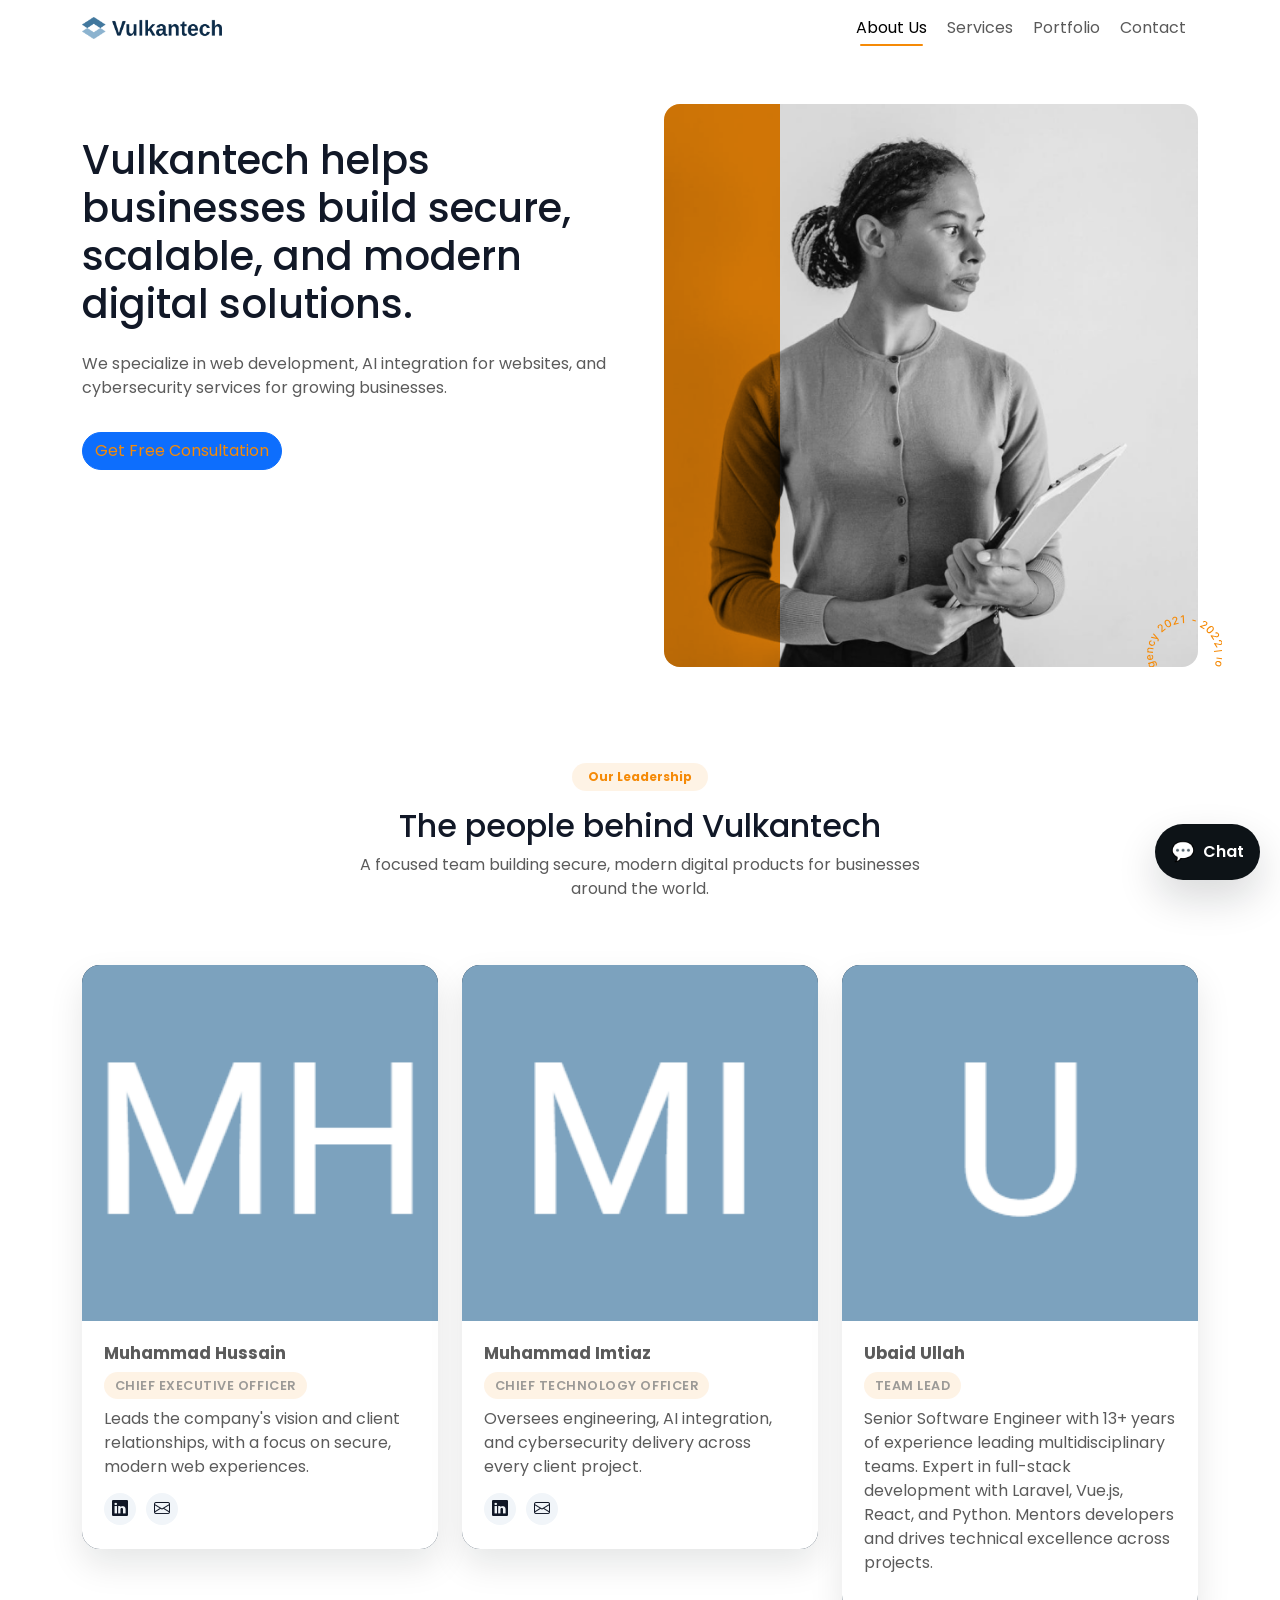
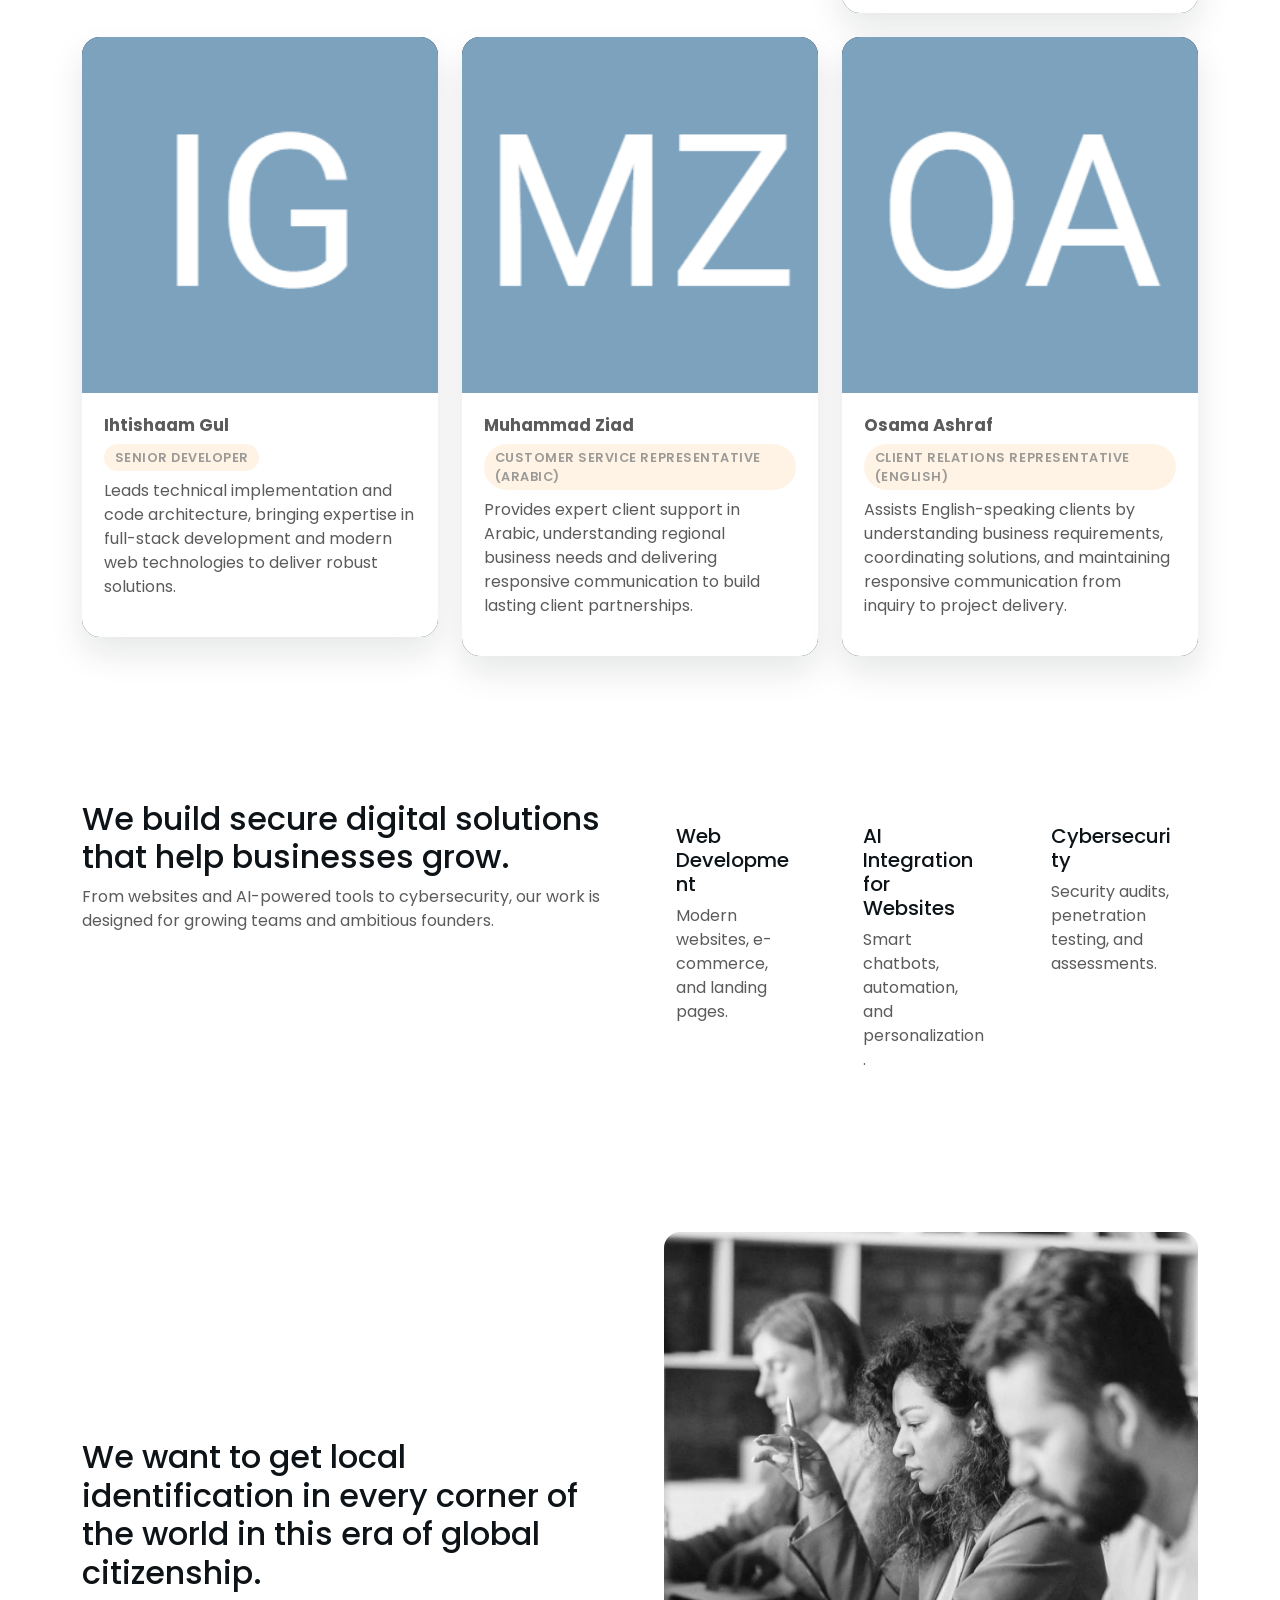
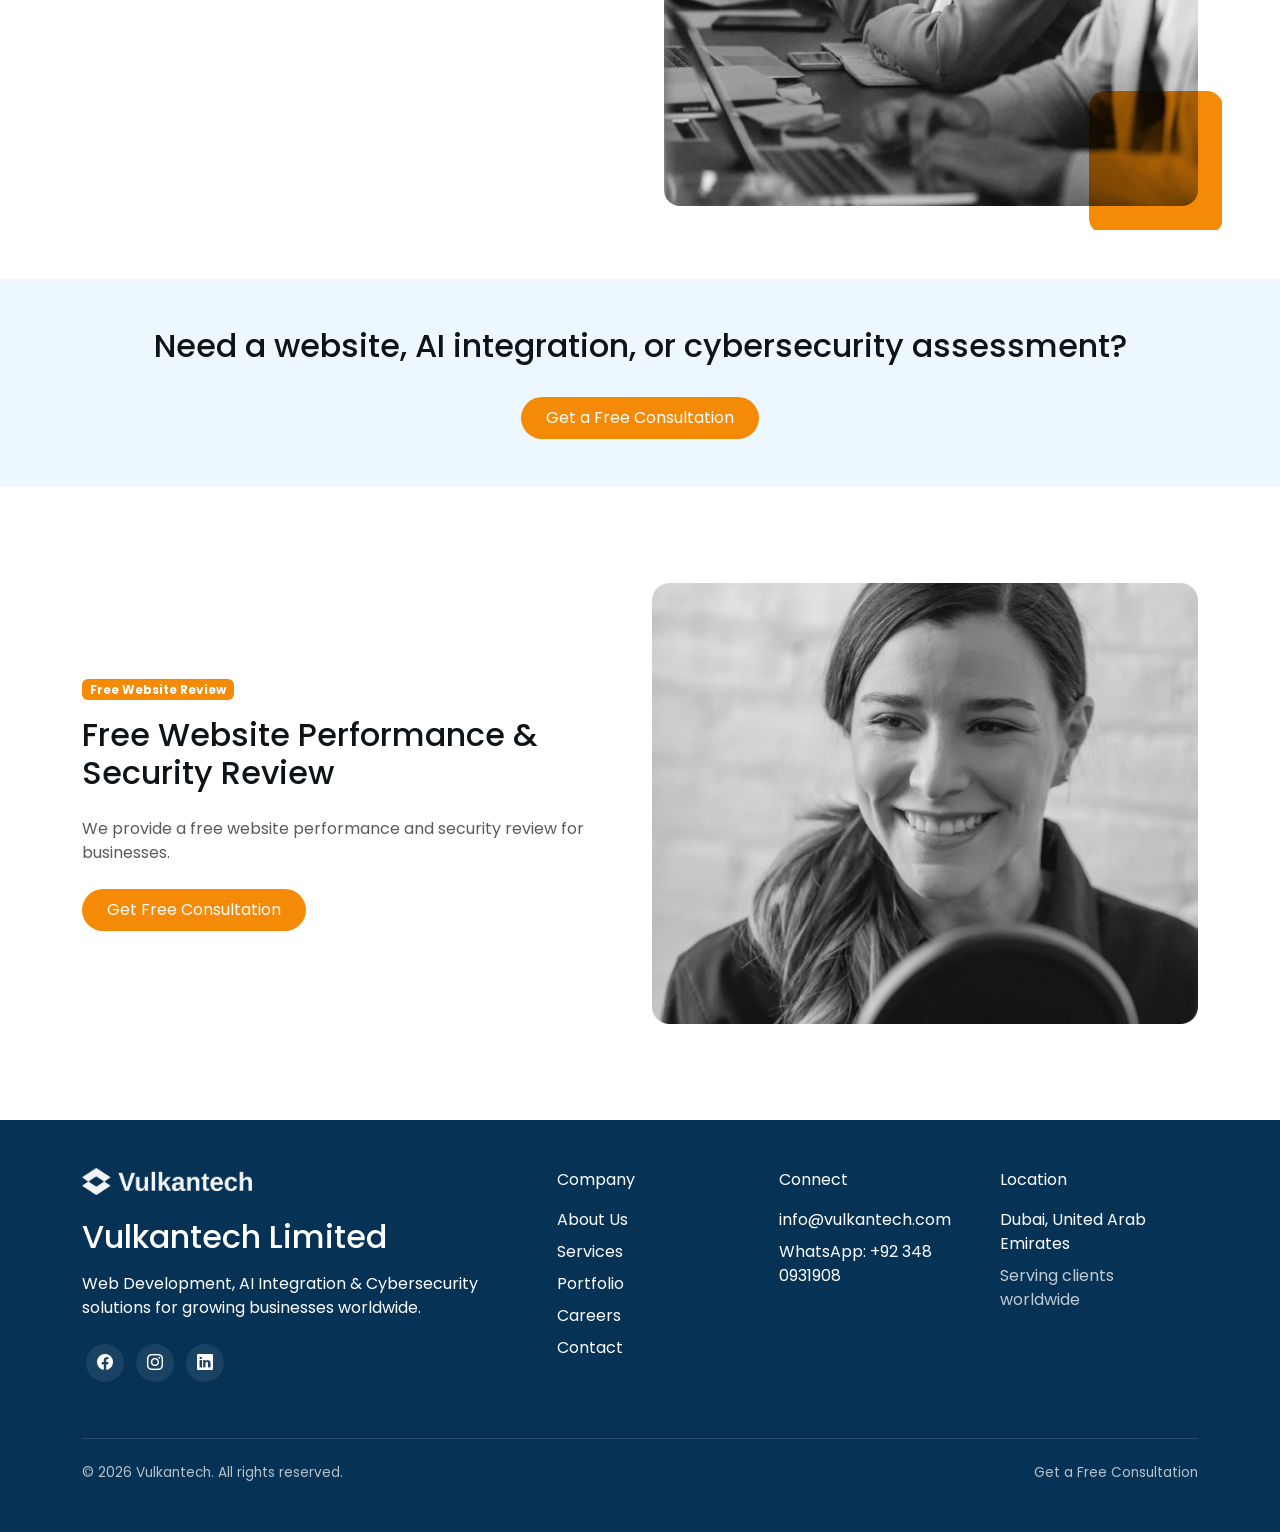
==== aboutUs.html @ cdf2a853 "Add files via upload" ====
<!DOCTYPE html>
<html lang="en">
  <head>
    <meta charset="UTF-8" />
    <meta http-equiv="X-UA-Compatible" content="IE=edge" />
    <meta name="viewport" content="width=device-width, initial-scale=1.0" />
    <title>About Us | Vulkantech</title>
    <meta
      name="description"
      content="Meet Vulkantech: a web development, AI integration, and cybersecurity team led by CEO Muhammad Hussain and CTO Muhammad Imtiaz, helping businesses grow online."
    />
    <meta
      name="keywords"
      content="about Vulkantech, web development company, AI integration company, cybersecurity company, Muhammad Hussain, Muhammad Imtiaz"
    />
    <meta name="robots" content="index, follow" />
    <meta name="author" content="Vulkantech" />
    <link rel="canonical" href="https://vulkantech.com/aboutUs.html" />
    <meta name="theme-color" content="#063255" />

    <meta property="og:type" content="website" />
    <meta property="og:site_name" content="Vulkantech" />
    <meta property="og:title" content="About Us | Vulkantech" />
    <meta property="og:description" content="Meet the team behind Vulkantech and learn how we help businesses build secure, modern digital solutions." />
    <meta property="og:url" content="https://vulkantech.com/aboutUs.html" />
    <meta property="og:image" content="https://vulkantech.com/images/og-image.png" />
    <meta name="twitter:card" content="summary_large_image" />
    <meta name="twitter:title" content="About Us | Vulkantech" />
    <meta name="twitter:description" content="Meet the team behind Vulkantech and learn how we help businesses build secure, modern digital solutions." />
    <meta name="twitter:image" content="https://vulkantech.com/images/og-image.png" />

    <link rel="icon" type="image/x-icon" href="./favicon.ico" />
    <link rel="icon" type="image/png" sizes="32x32" href="./images/favicon-32x32.png" />
    <link rel="icon" type="image/png" sizes="16x16" href="./images/favicon-16x16.png" />
    <link rel="apple-touch-icon" sizes="180x180" href="./images/apple-touch-icon.png" />
    <link rel="manifest" href="./site.webmanifest" />

    <link rel="preconnect" href="https://fonts.googleapis.com" />
    <link rel="preconnect" href="https://fonts.gstatic.com" crossorigin />
    <link rel="preconnect" href="https://cdn.jsdelivr.net" crossorigin />
    <link
      href="https://fonts.googleapis.com/css2?family=Poppins:wght@100;200;300;400;500;600;700;800&display=swap"
      rel="stylesheet"
    />

    <link rel="stylesheet" href="./app.css" />
    <link
      href="https://cdn.jsdelivr.net/npm/bootstrap@5.1.3/dist/css/bootstrap.min.css"
      rel="stylesheet"
      integrity="sha384-1BmE4kWBq78iYhFldvKuhfTAU6auU8tT94WrHftjDbrCEXSU1oBoqyl2QvZ6jIW3"
      crossorigin="anonymous"
    />
    <link
      rel="stylesheet"
      href="https://cdn.jsdelivr.net/npm/bootstrap-icons@1.8.1/font/bootstrap-icons.css"
    />
    <script src="./components/Navbar.js" defer></script>

    <script type="application/ld+json">
      {
        "@context": "https://schema.org",
        "@type": "AboutPage",
        "name": "About Vulkantech",
        "url": "https://vulkantech.com/aboutUs.html",
        "mainEntity": {
          "@type": "Organization",
          "name": "Vulkantech",
          "founder": [
            { "@type": "Person", "name": "Muhammad Hussain", "jobTitle": "Chief Executive Officer" },
            { "@type": "Person", "name": "Muhammad Imtiaz", "jobTitle": "Chief Technology Officer" }
          ],
          "address": { "@type": "PostalAddress", "addressLocality": "Dubai", "addressCountry": "AE" }
        }
      }
    </script>
  </head>
  <body>
    <a class="skip-link" href="#main-content">Skip to main content</a>
    <div class="app">
      <!-- Navbar  -->
      <nav id="navbar" class="navbar navbar-expand-md navbar-light"></nav>
      <main id="main-content">
      <!-- Header  -->
      <div class="container-fluid py-4 py-md-5 light-bg overflow-hidden">
        <div class="container">
          <div class="row g-5">
            <div class="col-md-5 col-lg-6 py-3">
              <div>
                <h1 class="cl-blue-900 mt-3">
                  Vulkantech helps businesses build secure, scalable, and modern digital solutions.
                </h1>
                <p class="my-4">
                  We specialize in web development, AI integration for websites, and cybersecurity services for growing businesses.
                </p>
              </div>
              <div class="mt-4">
                <a
                  href="./contact.html"
                  type="button"
                  class="btn btn-primary my-2 rounded-pill"
                >
                  Get Free Consultation
                </a>
              </div>
            </div>
            <div class="col-md-7 col-lg-6 position-relative img-zoom">
              <div class="img-bar"></div>
              <img
                src="./images/Circle.svg"
                alt=""
                class="overlay-img--circle p-br position-absolute"
                loading="lazy"
              />
              <img
                class="img-fit-cover b-6"
                src="./images/hederImg-AbtUs.png"
                alt="Vulkantech team discussing a project plan"
                width="616"
                height="650"
                fetchpriority="high"
              />
            </div>
          </div>
        </div>
      </div>
      <!-- Leadership Section  -->
      <!-- <section class="container-fluid py-5 light-bg reveal">
        <div class="container">
          <div class="row">
            <div class="col-12 text-center mb-5">
              <span class="badge bg-brand-primayfaint rounded-pill py-2 px-3 mb-3">Our Leadership</span>
              <h2 class="cl-blue-900">The people behind Vulkantech</h2>
              <p class="mx-auto" style="max-width: 38rem;">
                A focused team building secure, modern digital products for businesses around the world.
              </p>
            </div>
          </div>
          <div class="row g-4 justify-content-center reveal-stagger is-visible">
            <div class="col-12 col-sm-6 col-lg-4">
              <div class="leader-card">
                <img src="./images/avatar-ceo.svg" alt="Portrait placeholder for Muhammad Hussain, CEO of Vulkantech" loading="lazy" />
                <div class="leader-card-body">
                  <p class="leader-name">Muhammad Hussain</p>
                  <span class="leader-role">Chief Executive Officer</span>
                  <p class="mt-2 mb-0">
                    Leads the company's vision and client relationships, with a focus on secure, modern web experiences.
                  </p>
                  <div class="leader-socials">
                    <a href="https://www.linkedin.com/company/husyn-technologies/" target="_blank" rel="noopener" aria-label="Muhammad Hussain on LinkedIn">
                      <i class="bi bi-linkedin" aria-hidden="true"></i>
                    </a>
                    <a href="mailto:info@vulkantech.com" aria-label="Email Muhammad Hussain">
                      <i class="bi bi-envelope" aria-hidden="true"></i>
                    </a>
                  </div>
                </div>
              </div>
            </div>
            <div class="col-12 col-sm-6 col-lg-4">
              <div class="leader-card">
                <img src="./images/avatar-cto.svg" alt="Portrait placeholder for Muhammad Imtiaz, CTO of Vulkantech" loading="lazy" />
                <div class="leader-card-body">
                  <p class="leader-name">Muhammad Imtiaz</p>
                  <span class="leader-role">Chief Technology Officer</span>
                  <p class="mt-2 mb-0">
                    Oversees engineering, AI integration, and cybersecurity delivery across every client project.
                  </p>
                  <div class="leader-socials">
                    <a href="https://www.linkedin.com/company/husyn-technologies/" target="_blank" rel="noopener" aria-label="Muhammad Imtiaz on LinkedIn">
                      <i class="bi bi-linkedin" aria-hidden="true"></i>
                    </a>
                    <a href="mailto:info@vulkantech.com" aria-label="Email Muhammad Imtiaz">
                      <i class="bi bi-envelope" aria-hidden="true"></i>
                    </a>
                  </div>
                </div>
              </div>
            </div>
          </div>
        </div>
      </section> -->

      <section class="container-fluid py-5 light-bg reveal">
        <div class="container">
          <div class="row">
            <div class="col-12 text-center mb-5">
              <span class="badge bg-brand-primayfaint rounded-pill py-2 px-3 mb-3">Our Leadership</span>
              <h2 class="cl-blue-900">The people behind Vulkantech</h2>
              <p class="mx-auto" style="max-width: 38rem;">
                A focused team building secure, modern digital products for businesses around the world.
              </p>
            </div>
          </div>
          <div class="row g-4 justify-content-center reveal-stagger is-visible">
            
            <!-- CEO Card -->
            <div class="col-12 col-sm-6 col-lg-4">
              <div class="leader-card">
                <img src="./images/Profile_images/MH.png"" alt="Portrait placeholder for Muhammad Hussain, CEO of Vulkantech" loading="lazy" />
                <div class="leader-card-body">
                  <p class="leader-name">Muhammad Hussain</p>
                  <span class="leader-role">Chief Executive Officer</span>
                  <p class="mt-2 mb-0">
                    Leads the company's vision and client relationships, with a focus on secure, modern web experiences.
                  </p>
                  <div class="leader-socials">
                    <a href="https://www.linkedin.com/in/muhammad-hussain-in/" target="_blank" rel="noopener" aria-label="Muhammad Hussain on LinkedIn">
                      <i class="bi bi-linkedin" aria-hidden="true"></i>
                    </a>
                    <a href="mailto:info@vulkantech.com" aria-label="Email Muhammad Hussain">
                      <i class="bi bi-envelope" aria-hidden="true"></i>
                    </a>
                  </div>
                </div>
              </div>
            </div>

            <!-- CTO Card -->
            <div class="col-12 col-sm-6 col-lg-4">
              <div class="leader-card">
                <img src="./images/Profile_images/MI.png" alt="Portrait placeholder for Muhammad Imtiaz, CTO of Vulkantech" loading="lazy" />
                <div class="leader-card-body">
                  <p class="leader-name">Muhammad Imtiaz</p>
                  <span class="leader-role">Chief Technology Officer</span>
                  <p class="mt-2 mb-0">
                    Oversees engineering, AI integration, and cybersecurity delivery across every client project.
                  </p>
                  <div class="leader-socials">
                    <a href="https://www.linkedin.com/in/muhammad-imtiaz-7a5257238" target="_blank" rel="noopener" aria-label="Muhammad Imtiaz on LinkedIn">
                      <i class="bi bi-linkedin" aria-hidden="true"></i>
                    </a>
                    <a href="mailto:info@vulkantech.com" aria-label="Email Muhammad Imtiaz">
                      <i class="bi bi-envelope" aria-hidden="true"></i>
                    </a>
                  </div>
                </div>
              </div>
            </div>

            <!-- Team Lead Card -->
            <div class="col-12 col-sm-6 col-lg-4">
              <div class="leader-card">
                <img src="./images/Profile_images/U.png" alt="Portrait placeholder for Ubaid Ullah, Team Lead at Vulkantech" loading="lazy" />
                <div class="leader-card-body">
                  <p class="leader-name">Ubaid Ullah</p>
                  <span class="leader-role">Team Lead</span>
                  <p class="mt-2 mb-0">
                    Senior Software Engineer with 13+ years of experience leading multidisciplinary teams. Expert in full-stack development with Laravel, Vue.js, React, and Python. Mentors developers and drives technical excellence across projects.
                  </p>
                  <div class="leader-socials">
                    <!-- <a href="https://www.linkedin.com/in/ubaid332/" target="_blank" rel="noopener" aria-label="Ubaid Ullah on LinkedIn">
                      <i class="bi bi-linkedin" aria-hidden="true"></i>
                    </a>
                    <a href="mailto:info@vulkantech.com" aria-label="Email Ubaid Ullah">
                      <i class="bi bi-envelope" aria-hidden="true"></i>
                    </a> -->
                  </div>
                </div>
              </div>
            </div>

            <!-- Senior Developer Card -->
            <div class="col-12 col-sm-6 col-lg-4">
              <div class="leader-card">
                <img src="./images/Profile_images/IG.png" alt="Portrait placeholder for Ihtishaam Gul, Senior Developer at Vulkantech" loading="lazy" />
                <div class="leader-card-body">
                  <p class="leader-name">Ihtishaam Gul</p>
                  <span class="leader-role">Senior Developer</span>
                  <p class="mt-2 mb-0">
                    Leads technical implementation and code architecture, bringing expertise in full-stack development and modern web technologies to deliver robust solutions.
                  </p>
                  <div class="leader-socials">
                    <!-- <a href="#" target="_blank" rel="noopener noreferrer" aria-label="Ihtishaam Gul on LinkedIn">
                      <i class="bi bi-linkedin" aria-hidden="true"></i>
                    </a>
                    <a href="mailto:info@vulkantech.com" aria-label="Email Ihtishaam Gul">
                      <i class="bi bi-envelope" aria-hidden="true"></i>
                    </a> -->
                  </div>
                </div>
              </div>
            </div>

            <!-- Arabic Customer Service Card -->
            <div class="col-12 col-sm-6 col-lg-4">
              <div class="leader-card">
                <img src="./images/Profile_images/MZ.png" alt="Portrait placeholder for Muhammad Ziad, Customer Service Representative (Arabic) at Vulkantech" loading="lazy" />
                <div class="leader-card-body">
                  <p class="leader-name">Muhammad Ziad</p>
                  <span class="leader-role">Customer Service Representative (Arabic)</span>
                  <p class="mt-2 mb-0">
                    Provides expert client support in Arabic, understanding regional business needs and delivering responsive communication to build lasting client partnerships.
                  </p>
                  <div class="leader-socials">
                    <!-- <a href="https://www.linkedin.com/in/muhammad-ziad/" target="_blank" rel="noopener" aria-label="Muhammad Ziad on LinkedIn">
                      <i class="bi bi-linkedin" aria-hidden="true"></i>
                    </a>
                    <a href="mailto:info@vulkantech.com" aria-label="Email Muhammad Ziad">
                      <i class="bi bi-envelope" aria-hidden="true"></i>
                    </a> -->
                  </div>
                </div>
              </div>
            </div>

            <!-- English Client Relations Card -->
            <div class="col-12 col-sm-6 col-lg-4">
              <div class="leader-card">
                <img src="./images/Profile_images/OA.png" alt="Portrait placeholder for Osama Ashraf, Client Relations Representative (English) at Vulkantech" loading="lazy" />
                <div class="leader-card-body">
                  <p class="leader-name">Osama Ashraf</p>
                  <span class="leader-role">Client Relations Representative (English)</span>
                  <p class="mt-2 mb-0">
                    Assists English-speaking clients by understanding business requirements, coordinating solutions, and maintaining responsive communication from inquiry to project delivery.
                  </p>
                  <div class="leader-socials">
                    <!-- <a href="#" target="_blank" rel="noopener noreferrer" aria-label="Osama Ashraf on LinkedIn">
                      <i class="bi bi-linkedin" aria-hidden="true"></i>
                    </a>
                    <a href="mailto:info@vulkantech.com" aria-label="Email Osama Ashraf">
                      <i class="bi bi-envelope" aria-hidden="true"></i>
                    </a> -->
                  </div>
                </div>
              </div>
            </div>

          </div>
        </div>
      </section>
      <!-- Feature section  -->
      <section class="container-fluid my-5 py-5 light-bg reveal">
        <div class="container">
          <div class="row gy-4">
            <div class="col-12 col-md-6">
              <h2>We build secure digital solutions that help businesses grow.</h2>
              <p>
                From websites and AI-powered tools to cybersecurity, our work is designed for growing teams and ambitious founders.
              </p>
            </div>
            <div class="col-12 col-md-6">
              <div class="row row-cols-1 row-cols-sm-3 g-3 reveal-stagger is-visible">
                <div class="col">
                  <div class="card border-0 b-6 p-4 h-100">
                    <h5>Web Development</h5>
                    <p>Modern websites, e-commerce, and landing pages.</p>
                  </div>
                </div>
                <div class="col">
                  <div class="card border-0 b-6 p-4 h-100">
                    <h5>AI Integration for Websites</h5>
                    <p>Smart chatbots, automation, and personalization.</p>
                  </div>
                </div>
                <div class="col">
                  <div class="card border-0 b-6 p-4 h-100">
                    <h5>Cybersecurity</h5>
                    <p>Security audits, penetration testing, and assessments.</p>
                  </div>
                </div>
              </div>
            </div>
          </div>
        </div>
      </section>
      <!-- About section  -->
      <section class="container-fluid light-bg pb-5 overflow-hidden reveal">
        <div class="container">
          <div class="row row-cols-2 gx-5 align-items-center">
            <div class="col-12 col-md-6">
              <h2>
                We want to get local identification in every corner of the world
                in this era of global citizenship.
              </h2>
            </div>
            <div class="col-12 col-md-6 img-wrapper position-relative p-0 img-zoom">
              <div class="p-4">
                <div class="overlay-img--cubeLg position-absolute b-6"></div>
                <img
                  class="img-fit-cover b-6"
                  src="./images/AboutUs-AbtSec.png"
                  alt="Map graphic representing Vulkantech' global client base"
                  loading="lazy"
                />
              </div>
            </div>
          </div>
        </div>
      </section>
      <section class="container-fluid py-5 bg-bluefaint light-bg text-center reveal">
        <div class="container">
          <h2>Need a website, AI integration, or cybersecurity assessment?</h2>
          <a href="./contact.html" class="btn bg-brand-primay text-white rounded-pill px-4 py-2 mt-4">
            Get a Free Consultation
          </a>
        </div>
      </section>
      <!-- Video Section  -->
      <section
        id="videoSection"
        class="container-fluid py-5 my-md-3 my-lg-5 reveal"
      ></section>
      </main>
      <!-- Footer  -->
      <footer
        id="footer"
        class="container-fluid bg-blueDark py-5 dark-bg"
      ></footer>
    </div>
    <!-- Bootstrap CDN link  -->
    <script
      src="https://cdn.jsdelivr.net/npm/bootstrap@5.1.3/dist/js/bootstrap.bundle.min.js"
      integrity="sha384-ka7Sk0Gln4gmtz2MlQnikT1wXgYsOg+OMhuP+IlRH9sENBO0LRn5q+8nbTov4+1p"
      crossorigin="anonymous"
    ></script>
    <div class="chat-widget" id="chatWidget">
      <button class="chat-widget-toggle" id="chatWidgetToggle" aria-label="Open chat" aria-expanded="false" aria-controls="chatWidgetPanel">
        <span class="chat-widget-icon" aria-hidden="true">💬</span>
        <span class="chat-widget-label">Chat</span>
      </button>
      <div class="chat-widget-panel" id="chatWidgetPanel" aria-hidden="true">
        <div class="chat-widget-header">
          <div>
            <strong>Support Chat</strong>
            <p>How can we help you today?</p>
          </div>
          <button type="button" class="chat-widget-close" id="chatWidgetClose" aria-label="Close chat">✕</button>
        </div>
        <div class="chat-widget-body" id="chatWidgetBody">
          <div class="chat-message bot">Hi there! 👋 Ask me about our services, pricing, contact info, or business hours.</div>
        </div>
        <form class="chat-widget-form" id="chatWidgetForm">
          <input type="text" id="chatWidgetInput" placeholder="Type your message..." aria-label="Type your message" />
          <button type="submit" class="chat-widget-send">Send</button>
        </form>
      </div>
    </div>
    <!--  App.js file -->
    <script src="./app.js"></script>
    <!-- Component : video Section  -->
    <script src="./components/VideoSection.js"></script>
    <!-- Component : footer   -->
    <script src="./components/Footer.js"></script>
  </body>
</html>
---- app.css ----
* {
  font-family: "Poppins", sans-serif;
}

:root {
  --brand-navy: #0d1317;
  --brand-blue-900: #111827;
  --brand-blue-700: #2563eb;
  --brand-accent: #f58a07;
  --brand-blue-deep: #063255;
  --ease-smooth: cubic-bezier(0.22, 1, 0.36, 1);
}

/* Smooth in-page scrolling for anchor links (e.g. "View Services") */
html {
  scroll-behavior: smooth;
}
@media (prefers-reduced-motion: reduce) {
  html {
    scroll-behavior: auto;
  }
}

img {
  max-width: 100%;
}
/* Brand Logo  */
.brand-logo {
  max-width: 140px;
  display: inline-block;
  transition: transform 0.3s var(--ease-smooth), filter 0.3s ease;
}
.brand-logo img {
  display: block;
  width: 100%;
  height: auto;
}
a.navbar-brand.brand-logo:hover,
a.navbar-brand.brand-logo:focus-visible {
  transform: scale(1.04);
}
footer .brand-logo {
  max-width: 170px;
  filter: brightness(0) invert(1);
  opacity: 0.95;
}
footer .brand-logo:hover {
  opacity: 1;
}
.team-post {
  cursor: pointer;
}
.team-post:hover .team-detail {
  transform: translateY(0%);
  -webkit-transform: translateY(0%);
  -moz-transform: translateY(0%);
  -ms-transform: translateY(0%);
  -o-transform: translateY(0%);
}
.team-detail {
  position: absolute;
  bottom: 0;
  left: 0;
  right: 0;
  min-height: 70%;
  background: #161616da;
  transform: translateY(100%);
  -webkit-transform: translateY(100%);
  -moz-transform: translateY(100%);
  -ms-transform: translateY(100%);
  -o-transform: translateY(100%);
  transition: transform ease-in-out 500ms;
  -webkit-transition: transform ease-in-out 500ms;
  -moz-transition: transform ease-in-out 500ms;
  -ms-transition: transform ease-in-out 500ms;
  -o-transition: transform ease-in-out 500ms;
}

/* background  */
.dark-bg,
.dark-bg a {
  color: white;
}
.light-bg h1,
.light-bg h2,
.light-bg h3,
.light-bg h4,
.light-bg h5,
.light-bg h6 {
  color: #0d1317;
}
.light-bg p,
.light-bg li {
  color: #5b5b5b;
}
.light-bg span {
  color: rgba(57, 65, 73, 0.5);
}
.light-bg {
  color: #394149;
}
.light-bg a {
  color: #f58a07;
}
/* background Colors */
.bg-brand-primay {
  background: #f58a07 !important;
  color: white !important;
}
.bg-brand-primayfaint {
  color: #f58a07 !important;
  background: rgba(245, 138, 7, 0.1) !important;
}
.bg-bluefaint {
  background-color: #edf7ff !important;
}
.bg-blue-200 {
  background: rgba(210, 218, 237, 0.17) !important;
}
.bg-bluelight {
  background-color: #dceaf5;
}
.bg-blueDark {
  background: #063255;
}
/* btn, a */
a.bg-brand-primayfaint:hover {
  color: white !important;
  background-color: #f58a07 !important;
}
button.bg-brand-primay:hover,
a.bg-brand-primay:hover {
  background: #f89d2d !important;
}
a.cl-blue-900:hover {
  color: #325771 !important;
}
/* font weight  */
.fw-smbold {
  font-weight: 600 !important;
}

/* border */
.b-6 {
  border-radius: 16px !important;
  -webkit-border-radius: 16px !important;
  -moz-border-radius: 16px !important;
  -ms-border-radius: 16px !important;
  -o-border-radius: 16px !important;
}
/* color  */
.cl-white {
  color: white !important;
}
.cl-blue-900 {
  color: #111827 !important;
}
.cl-primary {
  color: #2563EB !important;
}
.cl-blue-700 {
  color: #2563EB;
}
.icon {
  color: #2563EB;
  font-size: 2rem;
}
.img-bar {
  position: absolute;
  left: 2;
  top: 0;
  bottom: 0;
  background: #f58a07;
  mix-blend-mode: multiply;
  width: 20%;
  z-index: 2;
  border-radius: 16px 0px 0px 16px;
  -webkit-border-radius: 16px 0px 0px 16px;
  -moz-border-radius: 16px 0px 0px 16px;
  -ms-border-radius: 16px 0px 0px 16px;
  -o-border-radius: 16px 0px 0px 16px;
}
.img-fit-cover {
  width: 100%;
  height: 100%;
  object-fit: cover;
  /* max-height: 560px; */
}

.p-tr {
  right: -3.6%;
  top: -5.6%;
}
.p-ru {
  right: -3.6%;
  top: 10%;
}
.p-rc {
  right: -6.5%;
  top: 50%;
}
.p-br {
  right: -0.8%;
  bottom: -4.6%;
}
.p-lu {
  left: -6.5%;
  top: 10%;
}
.p-lc {
  left: -6.5%;
  top: 50%;
}
.p-ld {
  left: -6.5%;
  bottom: 10%;
}
.overlay-img--circle {
  width: 5rem;
}
.overlay-img--ribbon {
  right: -1.6%;
  top: -2.6%;
}
.overlay-img--cubeLg {
  width: 23%;
  height: 23%;
  background: #f58a07;
  mix-blend-mode: multiply;
  right: -0.1%;
  bottom: -0.6%;
}
.overlay-img--cubeSm {
  width: 15%;
  height: 15%;
  background: #f58a07;
  mix-blend-mode: multiply;
}
.fs-7 {
  font-size: 14px !important;
}
@media screen and (max-width: 768px) {
  .overlay-img {
    width: 16vw;
    right: -1%;
    top: -0.9%;
  }
  .overlay-img--circle {
    width: 16vw;
  }
  .overlay-img--ribbon {
    width: 16vw;
    right: -2%;
    top: -1.2%;
  }
  .p-br,
  .p-tr {
    right: -2.6%;
  }
  .tab {
    font-size: 12px !important;
  }
}
@media screen and (max-width: 620px) {
  .p-br,
  .p-tr {
    right: -0.6%;
  }
}
button.bg-white {
  background-color: white;
  color: #f58a07;
}
.person-info span {
  font-size: 14px;
}

a {
  text-decoration: none !important;
}
form label {
  color: #9c9c9c;
}

.chat-widget {
  position: fixed;
  bottom: 20px;
  right: 20px;
  z-index: 9999;
  display: flex;
  flex-direction: column;
  align-items: flex-end;
  gap: 12px;
}

.chat-widget-toggle {
  display: inline-flex;
  align-items: center;
  gap: 0.5rem;
  padding: 0.85rem 1rem;
  border: none;
  border-radius: 999px;
  background: #0d1317;
  color: #ffffff;
  font-weight: 600;
  box-shadow: 0 18px 40px rgba(13, 19, 23, 0.16);
  cursor: pointer;
}

.chat-widget-icon {
  font-size: 1.2rem;
}

.chat-widget-panel {
  width: 320px;
  max-width: calc(100vw - 32px);
  background: #ffffff;
  border-radius: 22px;
  box-shadow: 0 24px 80px rgba(13, 19, 23, 0.18);
  overflow: hidden;
  display: none;
  flex-direction: column;
}

.chat-widget-panel.open {
  display: flex;
}

.chat-widget-header {
  display: flex;
  align-items: center;
  justify-content: space-between;
  gap: 1rem;
  padding: 1rem 1rem 0.75rem;
  background: #0d1317;
  color: #ffffff;
}

.chat-widget-header p {
  margin: 0.15rem 0 0;
  font-size: 0.9rem;
  color: rgba(255, 255, 255, 0.8);
}

.chat-widget-close {
  border: none;
  background: transparent;
  color: #ffffff;
  font-size: 1rem;
  cursor: pointer;
}

.chat-widget-body {
  display: flex;
  flex-direction: column;
  gap: 0.75rem;
  padding: 1rem;
  max-height: 320px;
  overflow-y: auto;
  background: #f7fbff;
}

.chat-message {
  padding: 0.85rem 1rem;
  border-radius: 18px;
  line-height: 1.5;
  font-size: 0.95rem;
  max-width: 85%;
}

.chat-message.bot {
  align-self: flex-start;
  background: #ffffff;
  color: #111827;
  box-shadow: 0 6px 18px rgba(16, 24, 40, 0.06);
}

.chat-message.user {
  align-self: flex-end;
  background: #0d1317;
  color: #ffffff;
  box-shadow: 0 12px 24px rgba(13, 19, 23, 0.12);
}

.chat-widget-form {
  display: flex;
  gap: 0.75rem;
  padding: 1rem;
  background: #ffffff;
  border-top: 1px solid #e6eaf3;
}

.chat-widget-form input {
  flex: 1;
  min-width: 0;
  padding: 0.85rem 1rem;
  border: 1px solid #d1dae8;
  border-radius: 14px;
  font-size: 0.95rem;
  color: #111827;
}

.chat-widget-form input:focus {
  outline: none;
  border-color: #f58a07;
  box-shadow: 0 0 0 3px rgba(245, 138, 7, 0.12);
}

.chat-widget-send {
  padding: 0.85rem 1rem;
  border: none;
  border-radius: 14px;
  background: #f58a07;
  color: #ffffff;
  font-weight: 700;
  cursor: pointer;
}

@media screen and (max-width: 640px) {
  .chat-widget {
    bottom: 16px;
    left: 16px;
    right: 16px;
    align-items: center;
  }

  .chat-widget-panel {
    width: 100%;
    max-width: 100%;
    border-radius: 20px;
  }

  .chat-widget-toggle {
    width: 100%;
    justify-content: center;
  }
}

/* ===================================================================
   Accessibility helpers
=================================================================== */
.skip-link {
  position: absolute;
  left: -999px;
  top: 0;
  z-index: 10000;
  background: var(--brand-accent);
  color: #ffffff;
  padding: 0.75rem 1.25rem;
  border-radius: 0 0 10px 0;
  font-weight: 600;
}
.skip-link:focus {
  left: 0;
}
a:focus-visible,
button:focus-visible,
input:focus-visible,
textarea:focus-visible,
[tabindex]:focus-visible {
  outline: 2px solid var(--brand-accent);
  outline-offset: 3px;
}

/* ===================================================================
   Scroll-reveal animations
=================================================================== */
.reveal {
  opacity: 0;
  transform: translateY(28px);
  transition: opacity 0.7s var(--ease-smooth), transform 0.7s var(--ease-smooth);
  will-change: opacity, transform;
}
.reveal.is-visible {
  opacity: 1;
  transform: translateY(0);
}
.reveal-stagger > * {
  opacity: 0;
  transform: translateY(24px);
  transition: opacity 0.6s var(--ease-smooth), transform 0.6s var(--ease-smooth);
}
.reveal-stagger.is-visible > * {
  opacity: 1;
  transform: translateY(0);
}
.reveal-stagger.is-visible > *:nth-child(1) { transition-delay: 0.03s; }
.reveal-stagger.is-visible > *:nth-child(2) { transition-delay: 0.11s; }
.reveal-stagger.is-visible > *:nth-child(3) { transition-delay: 0.19s; }
.reveal-stagger.is-visible > *:nth-child(4) { transition-delay: 0.27s; }
.reveal-stagger.is-visible > *:nth-child(5) { transition-delay: 0.35s; }
.reveal-stagger.is-visible > *:nth-child(6) { transition-delay: 0.43s; }

@media (prefers-reduced-motion: reduce) {
  .reveal,
  .reveal-stagger > * {
    opacity: 1;
    transform: none;
    transition: none;
  }
  *,
  *::before,
  *::after {
    animation-duration: 0.001ms !important;
    transition-duration: 0.001ms !important;
  }
}

/* ===================================================================
   Hover micro-interactions: buttons, cards, links, nav, images
=================================================================== */
.btn {
  transition: transform 0.28s var(--ease-smooth), box-shadow 0.28s var(--ease-smooth),
    background-color 0.28s ease, color 0.28s ease;
}
.btn:hover,
.btn:focus-visible {
  transform: translateY(-3px);
  box-shadow: 0 14px 28px rgba(13, 19, 23, 0.16);
}
.btn:active {
  transform: translateY(-1px) scale(0.98);
}

.card {
  transition: transform 0.35s var(--ease-smooth), box-shadow 0.35s var(--ease-smooth);
}
a .card:hover,
.card.card-hover:hover {
  transform: translateY(-7px);
  box-shadow: 0 22px 44px rgba(13, 19, 23, 0.1);
}

.img-fit-cover {
  transition: transform 0.6s var(--ease-smooth);
}
.img-zoom {
  overflow: hidden;
}
.img-zoom:hover .img-fit-cover {
  transform: scale(1.06);
}
.card-img-top {
  transition: transform 0.6s var(--ease-smooth);
}
.img-zoom:hover .card-img-top {
  transform: scale(1.06);
}
.portfolio-thumb {
  height: 220px;
  overflow: hidden;
}
.portfolio-thumb img {
  width: 100%;
  height: 100%;
  object-fit: cover;
}

.navbar-nav .nav-link {
  position: relative;
  transition: color 0.25s ease;
}
.navbar-nav .nav-link::after {
  content: "";
  position: absolute;
  left: 0.75rem;
  right: 0.75rem;
  bottom: 0.15rem;
  height: 2px;
  background: var(--brand-accent);
  border-radius: 2px;
  transform: scaleX(0);
  transform-origin: left;
  transition: transform 0.3s var(--ease-smooth);
}
.navbar-nav .nav-link:hover::after,
.navbar-nav .nav-link.active::after {
  transform: scaleX(1);
}

.navbar-toggler {
  transition: transform 0.25s ease;
}
.navbar-toggler:hover {
  transform: scale(1.06);
}

a[class*="card-link"],
.service-section-wrappper a,
section a:not(.btn):not(.navbar-brand):not(.nav-link) {
  position: relative;
  transition: color 0.25s ease;
}

.badge {
  transition: transform 0.3s var(--ease-smooth);
}
.badge:hover {
  transform: translateY(-2px);
}

/* Industry / feature mini-cards lift slightly on hover for a tactile feel */
.row .card.border-0.b-6:hover {
  transform: translateY(-6px);
  box-shadow: 0 18px 36px rgba(13, 19, 23, 0.08);
}

/* Social icons in footer */
.brand-socials a {
  display: inline-flex;
  align-items: center;
  justify-content: center;
  width: 38px;
  height: 38px;
  border-radius: 50%;
  background: rgba(255, 255, 255, 0.08);
  transition: transform 0.3s var(--ease-smooth), background-color 0.3s ease;
}
.brand-socials a:hover,
.brand-socials a:focus-visible {
  background: var(--brand-accent);
  transform: translateY(-3px) scale(1.05);
}

/* ===================================================================
   Testimonials section
=================================================================== */
.testimonial-card {
  background: #ffffff;
  border-radius: 18px;
  padding: 2rem;
  height: 100%;
  box-shadow: 0 12px 30px rgba(13, 19, 23, 0.06);
  border: 1px solid rgba(13, 19, 23, 0.05);
  transition: transform 0.35s var(--ease-smooth), box-shadow 0.35s var(--ease-smooth);
}
.testimonial-card:hover {
  transform: translateY(-8px);
  box-shadow: 0 26px 48px rgba(13, 19, 23, 0.12);
}
.testimonial-stars {
  color: var(--brand-accent);
  font-size: 0.95rem;
  letter-spacing: 2px;
}
.testimonial-quote {
  color: #394149;
  font-size: 1.02rem;
  line-height: 1.7;
  margin: 1rem 0 1.5rem;
}
.testimonial-author {
  display: flex;
  align-items: center;
  gap: 0.85rem;
}
.avatar-initial {
  width: 48px;
  height: 48px;
  min-width: 48px;
  border-radius: 50%;
  display: inline-flex;
  align-items: center;
  justify-content: center;
  font-weight: 700;
  font-size: 0.95rem;
  color: #ffffff;
  background: linear-gradient(135deg, #42789e, #0d2a44);
}
.avatar-initial.alt-1 {
  background: linear-gradient(135deg, #8cb3cf, #1d3b56);
}
.avatar-initial.alt-2 {
  background: linear-gradient(135deg, #f58a07, #b9620a);
}
.testimonial-author-name {
  font-weight: 600;
  color: #111827;
  margin: 0;
}
.testimonial-author-role {
  font-size: 0.85rem;
  color: #5b5b5b;
  margin: 0;
}
.testimonial-quote-icon {
  color: var(--brand-accent);
  font-size: 1.6rem;
  opacity: 0.5;
  line-height: 1;
}

/* ===================================================================
   Leadership / team section
=================================================================== */
.leader-card {
  position: relative;
  border-radius: 18px;
  overflow: hidden;
  background: #0d2238;
  box-shadow: 0 16px 34px rgba(13, 19, 23, 0.1);
  transition: transform 0.35s var(--ease-smooth), box-shadow 0.35s var(--ease-smooth);
}
.leader-card:hover {
  transform: translateY(-8px);
  box-shadow: 0 26px 50px rgba(13, 19, 23, 0.16);
}
.leader-card img {
  display: block;
  width: 100%;
  aspect-ratio: 1 / 1;
  object-fit: cover;
  transition: transform 0.5s var(--ease-smooth);
}
.leader-card:hover img {
  transform: scale(1.05);
}
.leader-card-body {
  padding: 1.25rem 1.4rem 1.5rem;
  background: #ffffff;
}
.leader-name {
  font-weight: 700;
  font-size: 1.05rem;
  color: #111827;
  margin: 0;
}
.leader-role {
  display: inline-block;
  margin-top: 0.35rem;
  font-size: 0.8rem;
  font-weight: 600;
  letter-spacing: 0.04em;
  text-transform: uppercase;
  color: var(--brand-accent);
  background: rgba(245, 138, 7, 0.1);
  padding: 0.25rem 0.65rem;
  border-radius: 999px;
}
.leader-socials {
  margin-top: 0.85rem;
  display: flex;
  gap: 0.6rem;
}
.leader-socials a {
  display: inline-flex;
  align-items: center;
  justify-content: center;
  width: 32px;
  height: 32px;
  border-radius: 50%;
  background: #f1f5f9;
  color: #111827;
  transition: background-color 0.25s ease, color 0.25s ease, transform 0.25s ease;
}
.leader-socials a:hover {
  background: var(--brand-accent);
  color: #ffffff;
  transform: translateY(-2px);
}

/* ===================================================================
   Service icon / illustration cards
=================================================================== */
.service-illustration {
  border-radius: 16px;
  overflow: hidden;
  box-shadow: 0 18px 40px rgba(13, 19, 23, 0.12);
}
.service-illustration img,
.service-illustration svg {
  display: block;
  width: 100%;
  height: auto;
}

/* ===================================================================
   Chat widget enhancements
=================================================================== */
.chat-widget-toggle {
  transition: transform 0.3s var(--ease-smooth), box-shadow 0.3s ease;
  animation: chatPulse 2.6s ease-in-out infinite;
}
.chat-widget-toggle:hover {
  transform: translateY(-3px) scale(1.04);
}
@keyframes chatPulse {
  0%, 100% { box-shadow: 0 18px 40px rgba(13, 19, 23, 0.16), 0 0 0 0 rgba(245, 138, 7, 0.35); }
  50% { box-shadow: 0 18px 40px rgba(13, 19, 23, 0.16), 0 0 0 8px rgba(245, 138, 7, 0); }
}
@media (prefers-reduced-motion: reduce) {
  .chat-widget-toggle {
    animation: none;
  }
}

.chat-widget-panel {
  transform-origin: bottom right;
  animation: chatPanelIn 0.28s var(--ease-smooth);
}
@keyframes chatPanelIn {
  from { opacity: 0; transform: scale(0.9) translateY(12px); }
  to { opacity: 1; transform: scale(1) translateY(0); }
}

.chat-message {
  animation: chatMsgIn 0.3s var(--ease-smooth);
}
@keyframes chatMsgIn {
  from { opacity: 0; transform: translateY(8px); }
  to { opacity: 1; transform: translateY(0); }
}

.chat-typing {
  align-self: flex-start;
  display: inline-flex;
  align-items: center;
  gap: 4px;
  background: #ffffff;
  padding: 0.85rem 1rem;
  border-radius: 18px;
  box-shadow: 0 6px 18px rgba(16, 24, 40, 0.06);
}
.chat-typing span {
  width: 6px;
  height: 6px;
  border-radius: 50%;
  background: #9aa7b5;
  display: inline-block;
  animation: chatTypingDot 1.1s infinite ease-in-out;
}
.chat-typing span:nth-child(2) { animation-delay: 0.15s; }
.chat-typing span:nth-child(3) { animation-delay: 0.3s; }
@keyframes chatTypingDot {
  0%, 60%, 100% { transform: translateY(0); opacity: 0.5; }
  30% { transform: translateY(-4px); opacity: 1; }
}

.chat-quick-replies {
  display: flex;
  flex-wrap: wrap;
  gap: 0.5rem;
  padding: 0 1rem 1rem;
}
.chat-quick-reply {
  border: 1px solid #d1dae8;
  background: #ffffff;
  color: #111827;
  font-size: 0.82rem;
  padding: 0.45rem 0.85rem;
  border-radius: 999px;
  cursor: pointer;
  transition: background-color 0.25s ease, color 0.25s ease, transform 0.25s ease, border-color 0.25s ease;
}
.chat-quick-reply:hover,
.chat-quick-reply:focus-visible {
  background: var(--brand-accent);
  border-color: var(--brand-accent);
  color: #ffffff;
  transform: translateY(-2px);
}
.chat-message a {
  color: var(--brand-accent);
  text-decoration: underline !important;
  font-weight: 600;
}
.chat-message.user a {
  color: #ffd9a3;
}

.chat-widget-toggle .chat-widget-icon {
  transition: transform 0.3s var(--ease-smooth);
}
.chat-widget-panel.open ~ .chat-widget-toggle .chat-widget-icon,
.chat-widget-toggle.is-active .chat-widget-icon {
  transform: rotate(90deg);
}

/* ===================================================================
   Footer bottom bar
=================================================================== */
.footer-bottom-bar {
  border-top: 1px solid rgba(255, 255, 255, 0.12);
  margin-top: 2.5rem;
  padding-top: 1.5rem;
  font-size: 0.85rem;
  color: rgba(255, 255, 255, 0.7);
  display: flex;
  flex-wrap: wrap;
  gap: 0.75rem;
  justify-content: space-between;
}
.footer-bottom-bar a {
  color: rgba(255, 255, 255, 0.7);
}
.footer-bottom-bar a:hover {
  color: #ffffff;
}
footer a,
footer .row .col,
footer [class*="col-"] {
  overflow-wrap: anywhere;
  word-break: break-word;
}

/* Form polish */
.form-control {
  transition: box-shadow 0.25s ease, border-color 0.25s ease;
}
.form-control:focus {
  box-shadow: 0 0 0 3px rgba(245, 138, 7, 0.15);
}
.form-success {
  display: none;
  align-items: center;
  gap: 0.6rem;
  background: rgba(34, 197, 94, 0.1);
  color: #15803d;
  border-radius: 12px;
  padding: 0.9rem 1.1rem;
  font-weight: 600;
  margin-top: 1rem;
}
.form-success.show {
  display: flex;
}
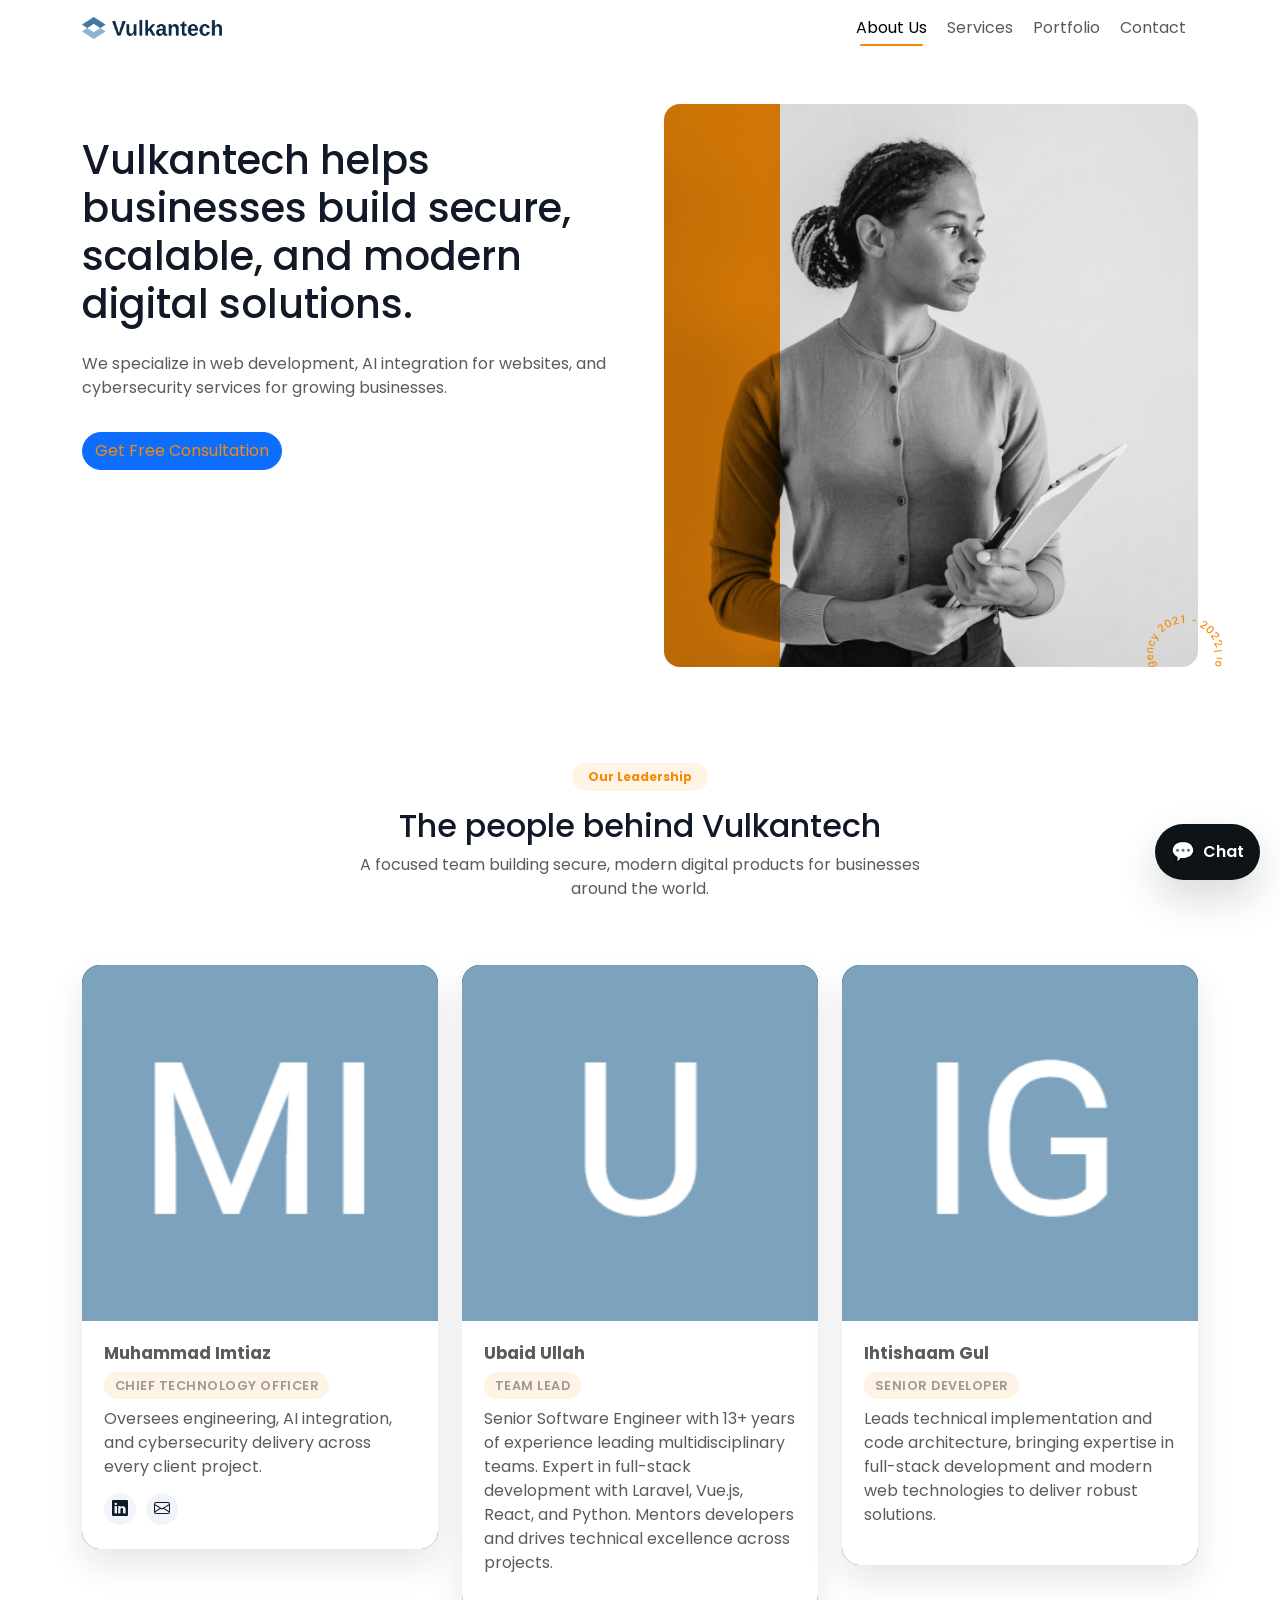
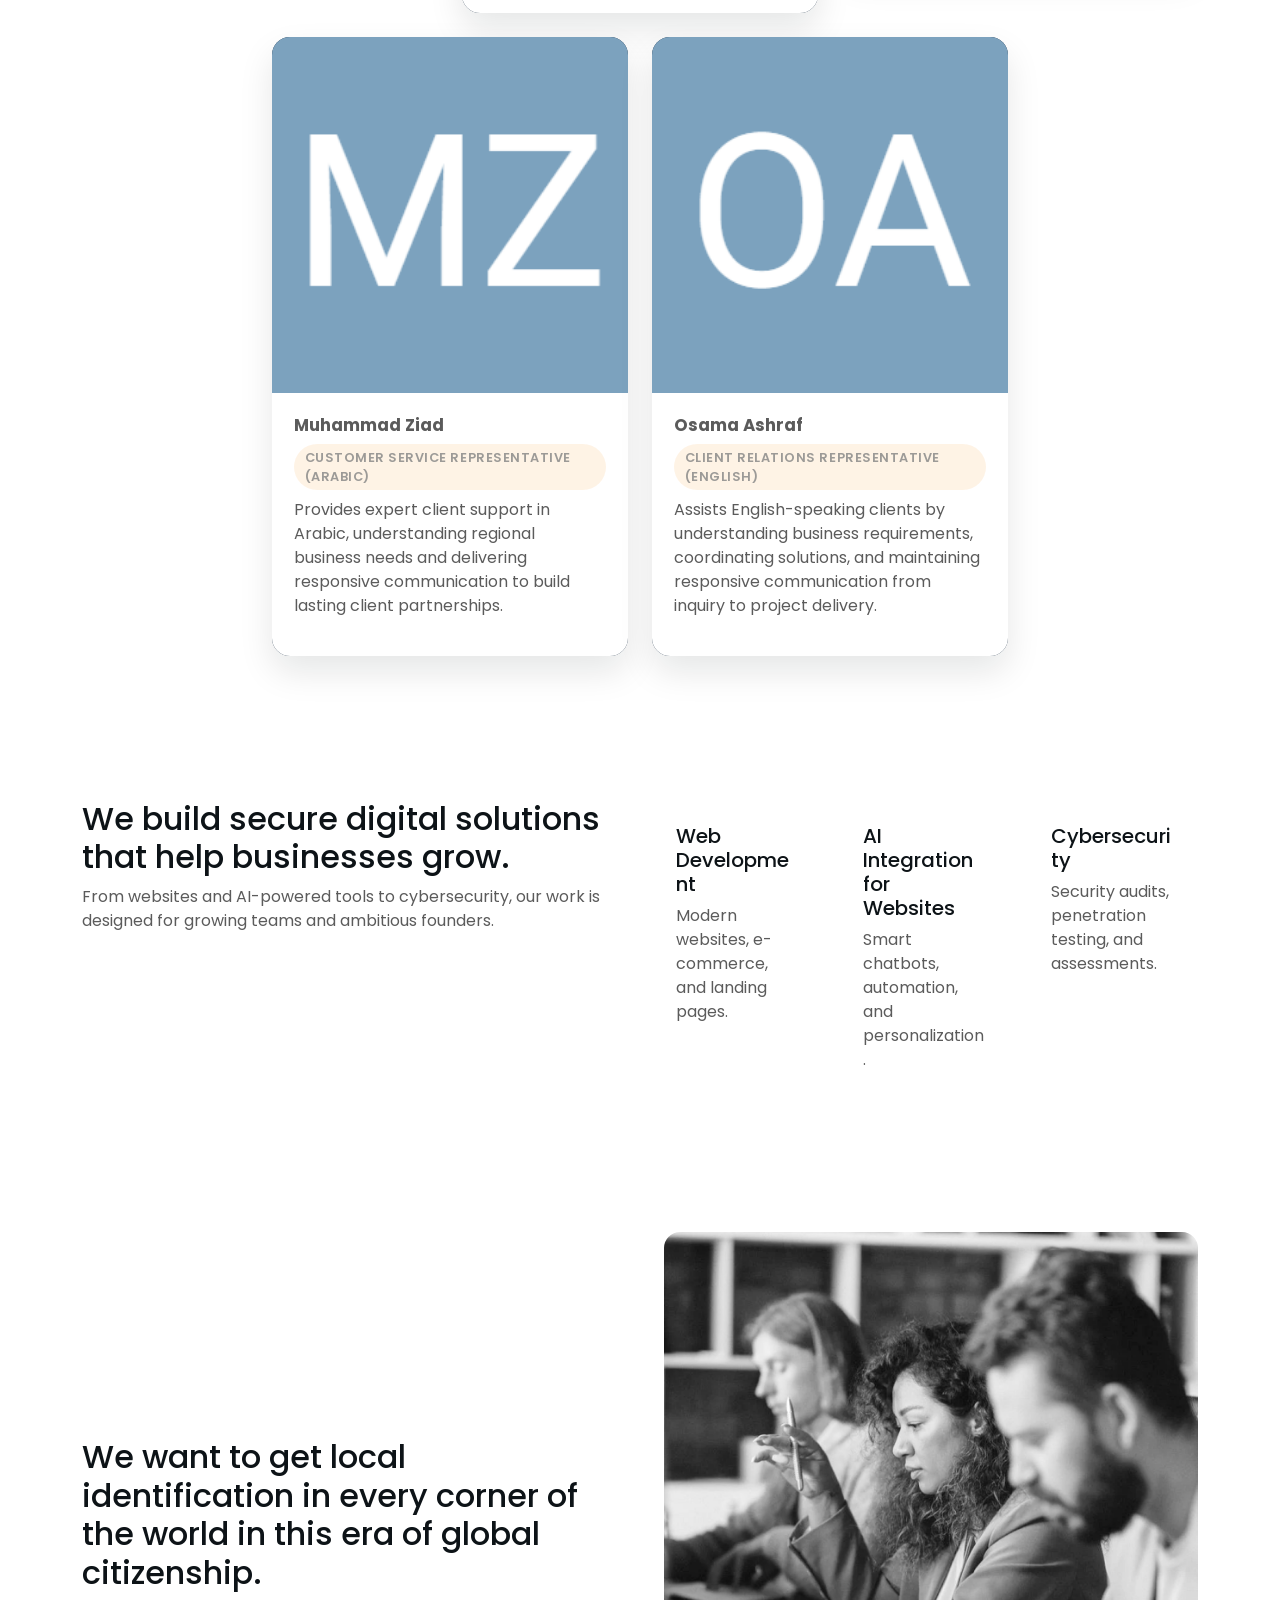
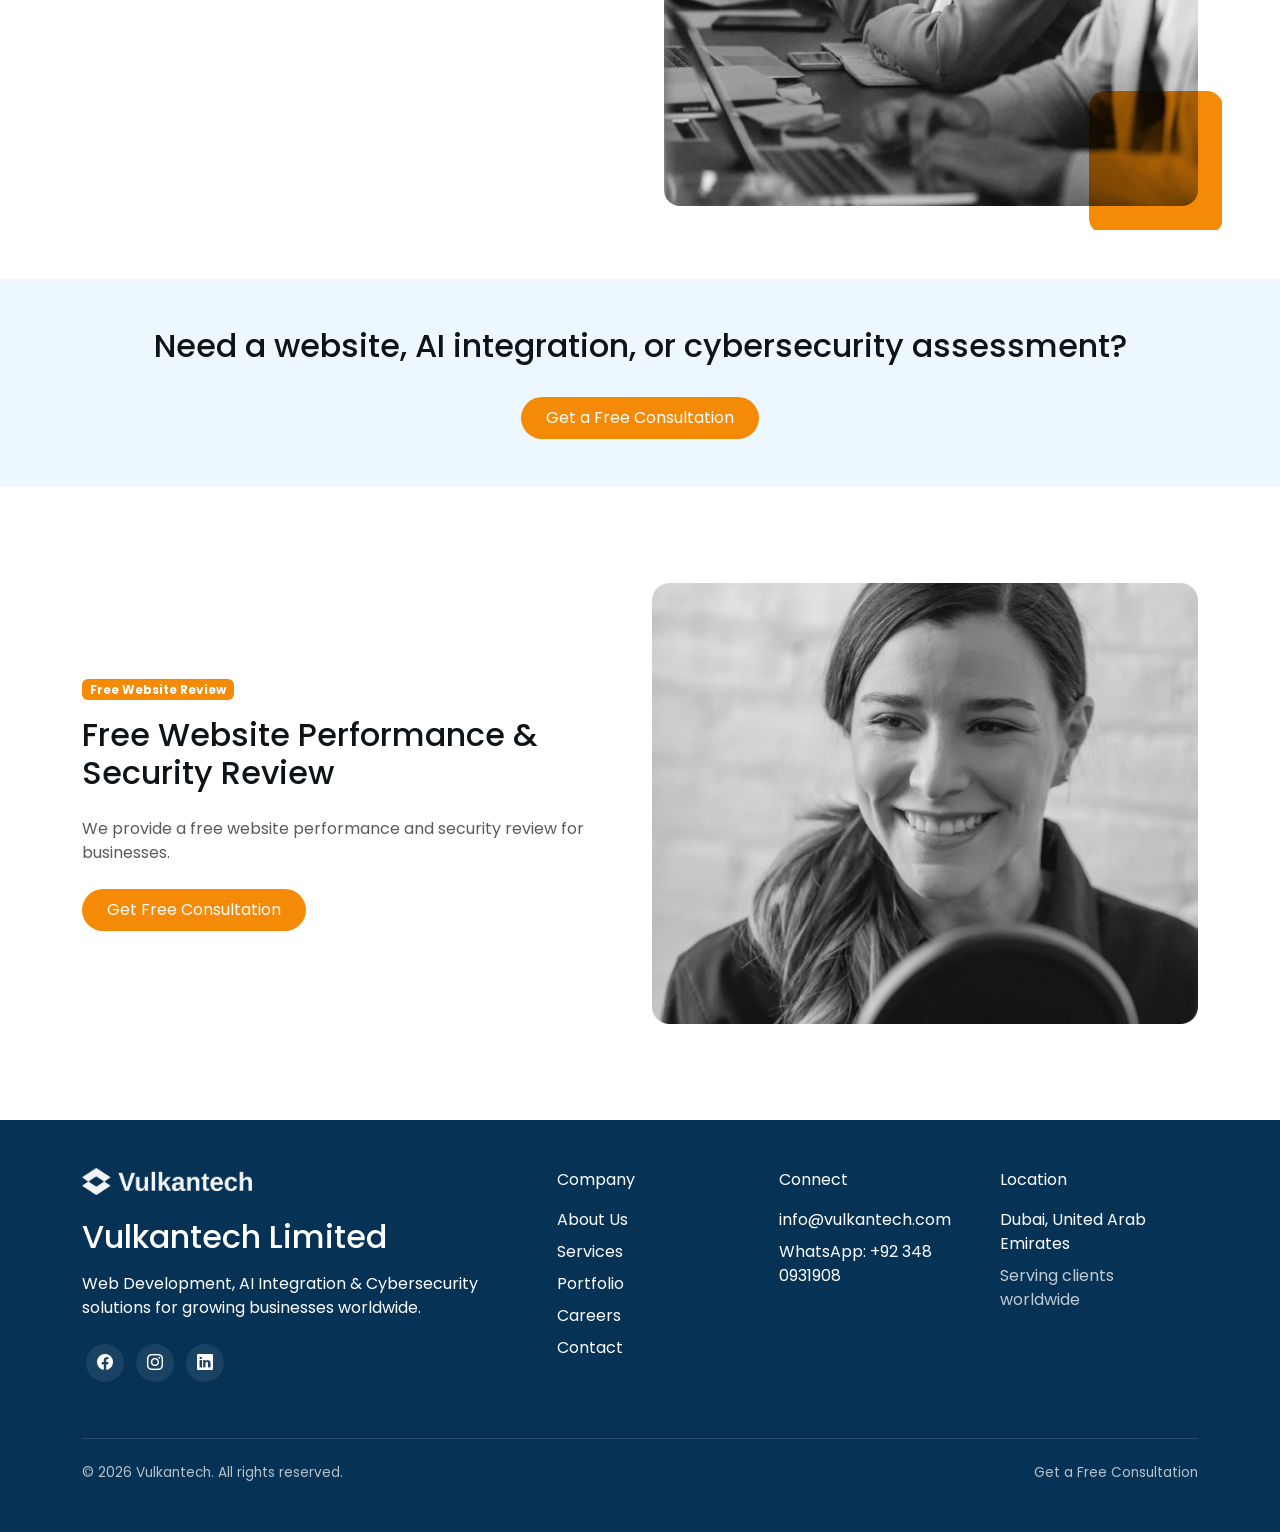
==== commit bc6ab7ed: "Update aboutUs.html" ====
--- a/aboutUs.html
+++ b/aboutUs.html
@@ -193,28 +193,6 @@
           </div>
           <div class="row g-4 justify-content-center reveal-stagger is-visible">
             
-            <!-- CEO Card -->
-            <div class="col-12 col-sm-6 col-lg-4">
-              <div class="leader-card">
-                <img src="./images/Profile_images/MH.png"" alt="Portrait placeholder for Muhammad Hussain, CEO of Vulkantech" loading="lazy" />
-                <div class="leader-card-body">
-                  <p class="leader-name">Muhammad Hussain</p>
-                  <span class="leader-role">Chief Executive Officer</span>
-                  <p class="mt-2 mb-0">
-                    Leads the company's vision and client relationships, with a focus on secure, modern web experiences.
-                  </p>
-                  <div class="leader-socials">
-                    <a href="https://www.linkedin.com/in/muhammad-hussain-in/" target="_blank" rel="noopener" aria-label="Muhammad Hussain on LinkedIn">
-                      <i class="bi bi-linkedin" aria-hidden="true"></i>
-                    </a>
-                    <a href="mailto:info@vulkantech.com" aria-label="Email Muhammad Hussain">
-                      <i class="bi bi-envelope" aria-hidden="true"></i>
-                    </a>
-                  </div>
-                </div>
-              </div>
-            </div>
-
             <!-- CTO Card -->
             <div class="col-12 col-sm-6 col-lg-4">
               <div class="leader-card">
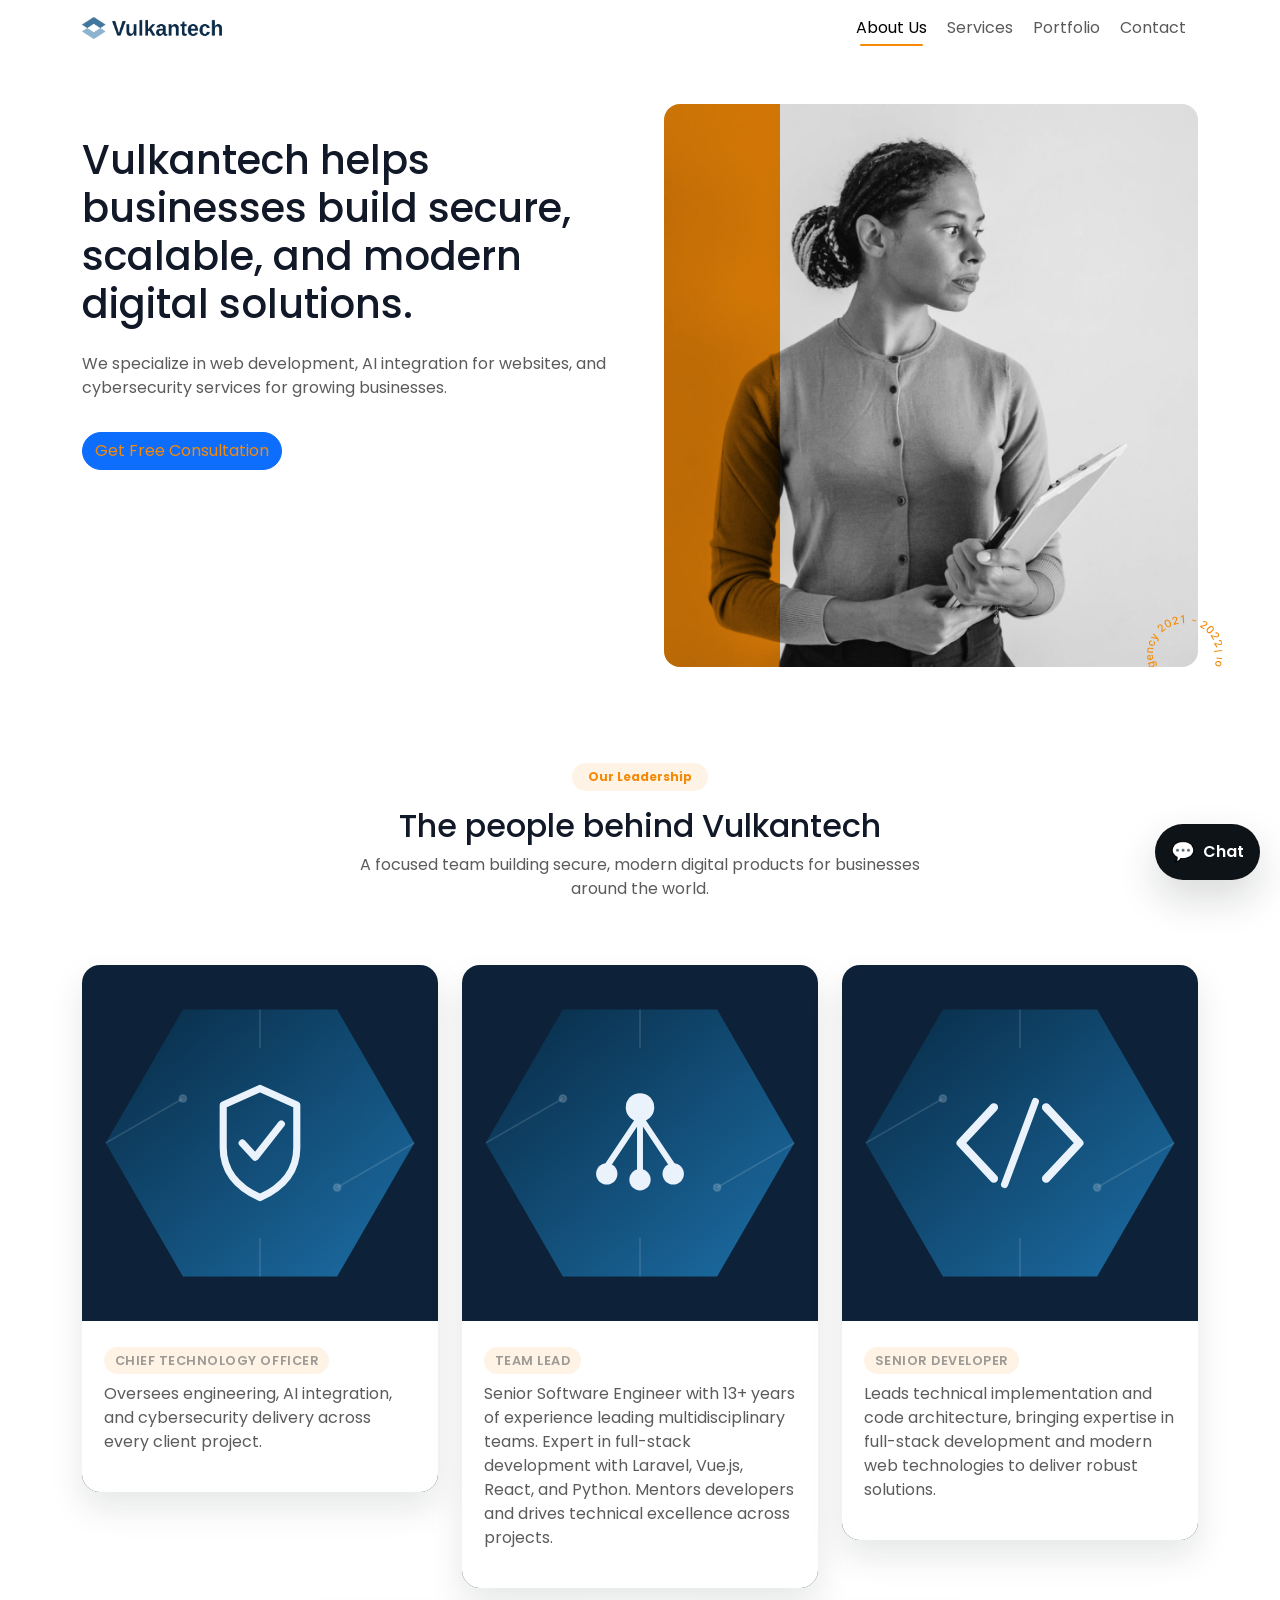
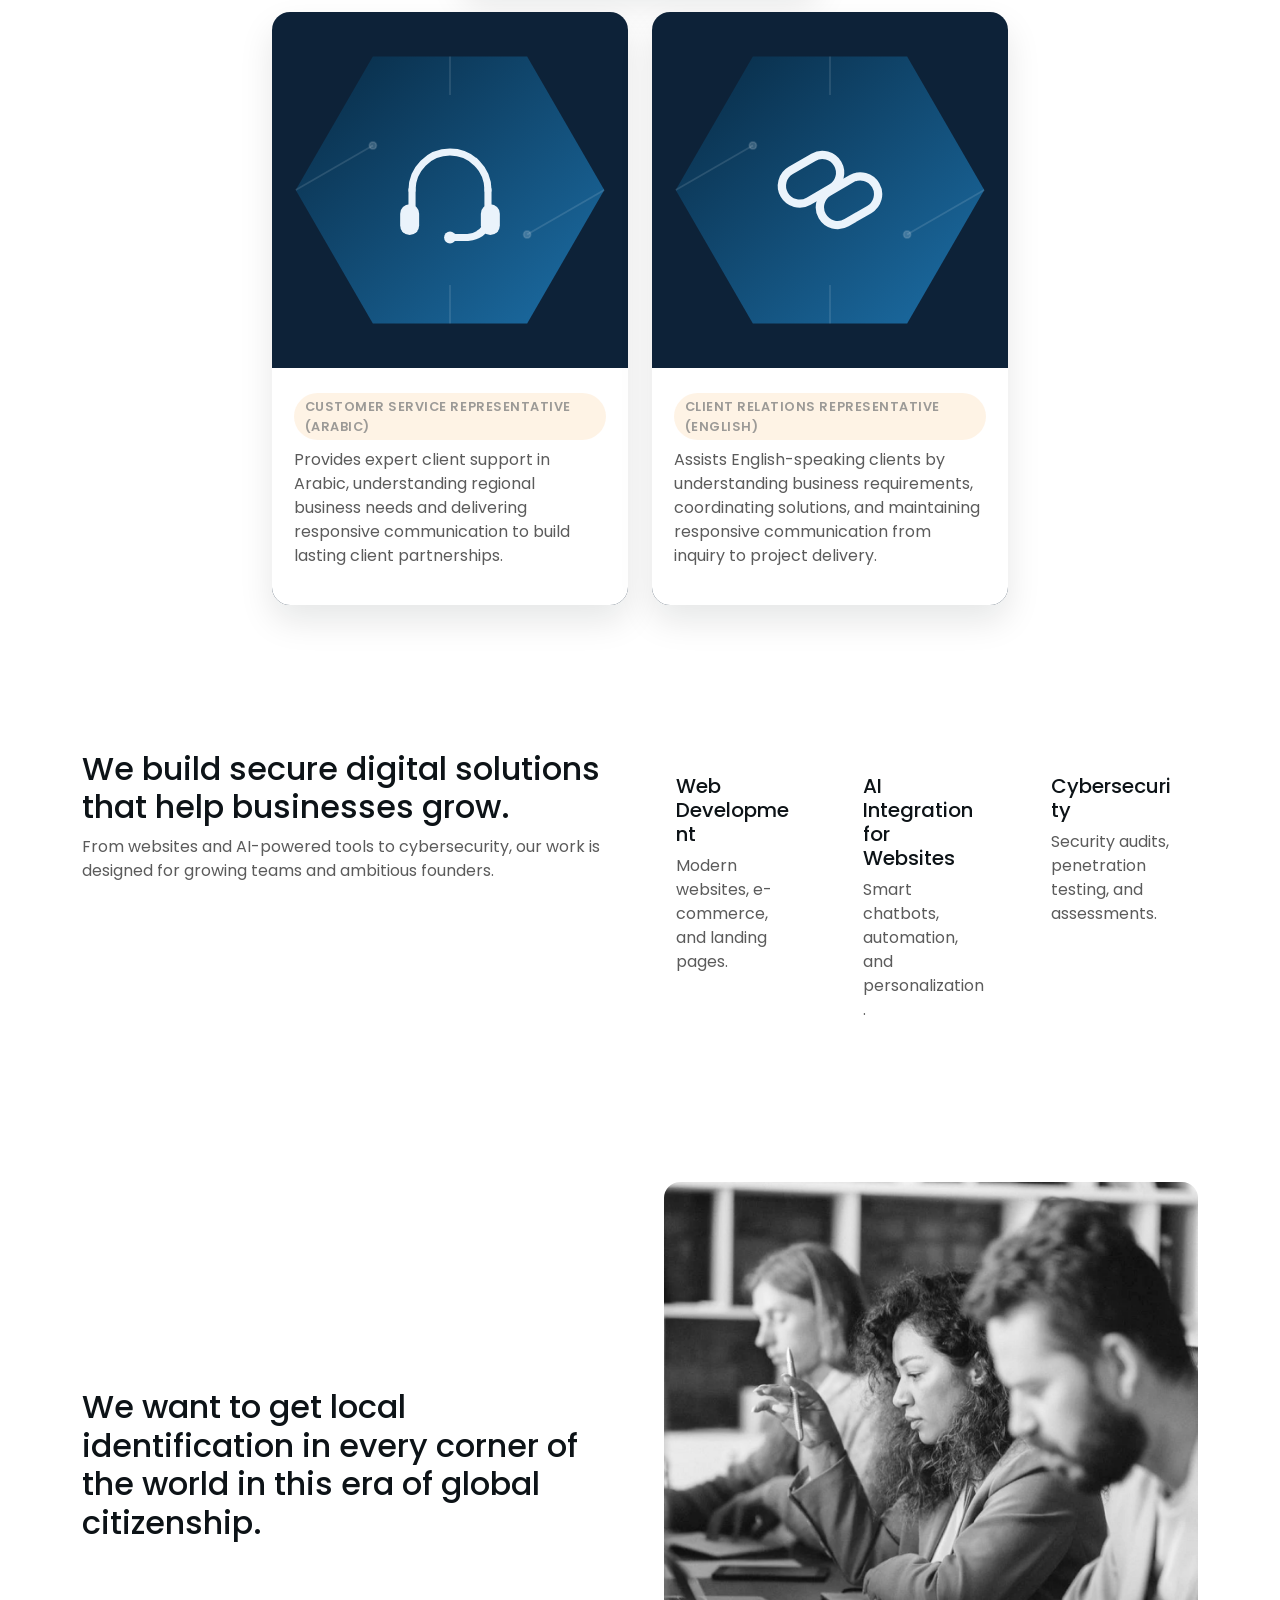
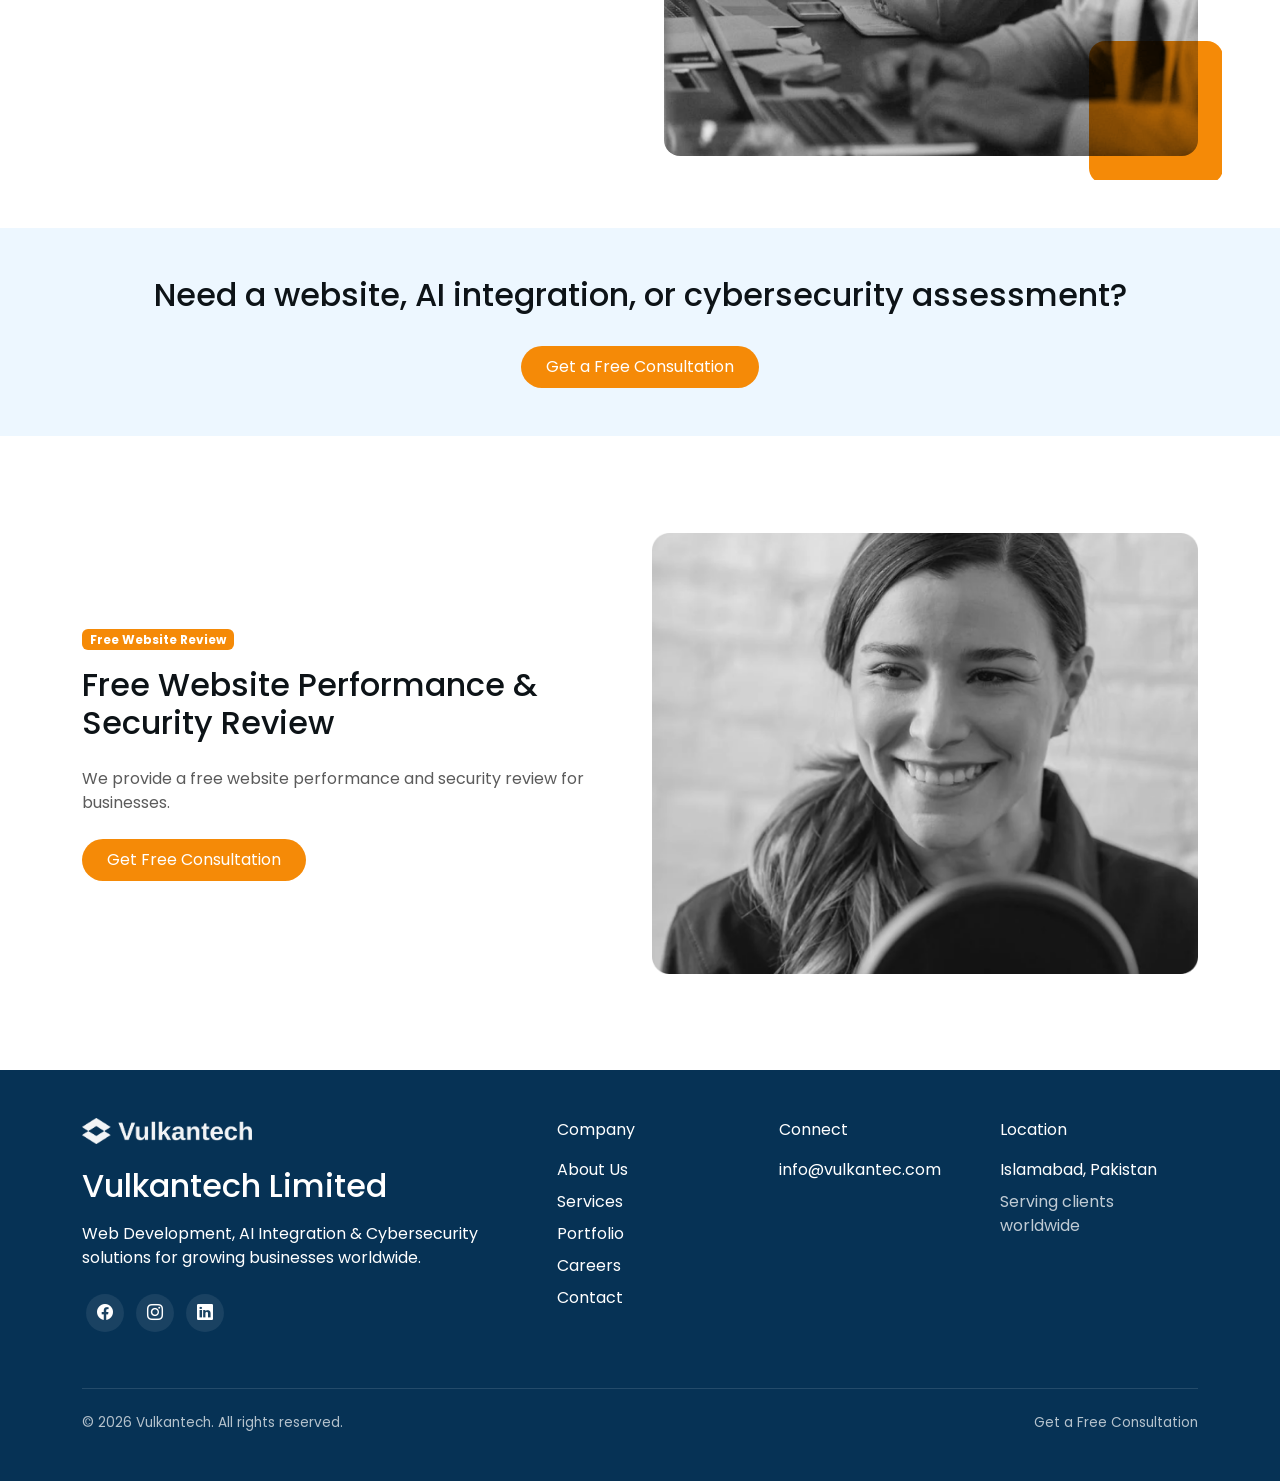
==== commit 5e2acd24: "updates 1" ====
--- a/aboutUs.html
+++ b/aboutUs.html
@@ -123,8 +123,9 @@
           </div>
         </div>
       </div>
+
       <!-- Leadership Section  -->
-      <!-- <section class="container-fluid py-5 light-bg reveal">
+      <section class="container-fluid py-5 light-bg reveal">
         <div class="container">
           <div class="row">
             <div class="col-12 text-center mb-5">
@@ -136,80 +137,23 @@
             </div>
           </div>
           <div class="row g-4 justify-content-center reveal-stagger is-visible">
-            <div class="col-12 col-sm-6 col-lg-4">
-              <div class="leader-card">
-                <img src="./images/avatar-ceo.svg" alt="Portrait placeholder for Muhammad Hussain, CEO of Vulkantech" loading="lazy" />
-                <div class="leader-card-body">
-                  <p class="leader-name">Muhammad Hussain</p>
-                  <span class="leader-role">Chief Executive Officer</span>
-                  <p class="mt-2 mb-0">
-                    Leads the company's vision and client relationships, with a focus on secure, modern web experiences.
-                  </p>
-                  <div class="leader-socials">
-                    <a href="https://www.linkedin.com/company/husyn-technologies/" target="_blank" rel="noopener" aria-label="Muhammad Hussain on LinkedIn">
-                      <i class="bi bi-linkedin" aria-hidden="true"></i>
-                    </a>
-                    <a href="mailto:info@vulkantech.com" aria-label="Email Muhammad Hussain">
-                      <i class="bi bi-envelope" aria-hidden="true"></i>
-                    </a>
-                  </div>
-                </div>
-              </div>
-            </div>
-            <div class="col-12 col-sm-6 col-lg-4">
-              <div class="leader-card">
-                <img src="./images/avatar-cto.svg" alt="Portrait placeholder for Muhammad Imtiaz, CTO of Vulkantech" loading="lazy" />
-                <div class="leader-card-body">
-                  <p class="leader-name">Muhammad Imtiaz</p>
+
+            <!-- CTO Card -->
+            <div class="col-12 col-sm-6 col-lg-4">
+              <div class="leader-card">
+                <img src="./images/Profile_images/avatar-cto.svg" alt="Vulkantech CTO badge icon — shield" loading="lazy" />
+                <div class="leader-card-body">
                   <span class="leader-role">Chief Technology Officer</span>
                   <p class="mt-2 mb-0">
                     Oversees engineering, AI integration, and cybersecurity delivery across every client project.
                   </p>
                   <div class="leader-socials">
-                    <a href="https://www.linkedin.com/company/husyn-technologies/" target="_blank" rel="noopener" aria-label="Muhammad Imtiaz on LinkedIn">
+                    <!-- <a href="https://www.linkedin.com/in/muhammad-imtiaz-7a5257238" target="_blank" rel="noopener" aria-label="Muhammad Imtiaz on LinkedIn">
                       <i class="bi bi-linkedin" aria-hidden="true"></i>
                     </a>
                     <a href="mailto:info@vulkantech.com" aria-label="Email Muhammad Imtiaz">
                       <i class="bi bi-envelope" aria-hidden="true"></i>
-                    </a>
-                  </div>
-                </div>
-              </div>
-            </div>
-          </div>
-        </div>
-      </section> -->
-
-      <section class="container-fluid py-5 light-bg reveal">
-        <div class="container">
-          <div class="row">
-            <div class="col-12 text-center mb-5">
-              <span class="badge bg-brand-primayfaint rounded-pill py-2 px-3 mb-3">Our Leadership</span>
-              <h2 class="cl-blue-900">The people behind Vulkantech</h2>
-              <p class="mx-auto" style="max-width: 38rem;">
-                A focused team building secure, modern digital products for businesses around the world.
-              </p>
-            </div>
-          </div>
-          <div class="row g-4 justify-content-center reveal-stagger is-visible">
-            
-            <!-- CTO Card -->
-            <div class="col-12 col-sm-6 col-lg-4">
-              <div class="leader-card">
-                <img src="./images/Profile_images/MI.png" alt="Portrait placeholder for Muhammad Imtiaz, CTO of Vulkantech" loading="lazy" />
-                <div class="leader-card-body">
-                  <p class="leader-name">Muhammad Imtiaz</p>
-                  <span class="leader-role">Chief Technology Officer</span>
-                  <p class="mt-2 mb-0">
-                    Oversees engineering, AI integration, and cybersecurity delivery across every client project.
-                  </p>
-                  <div class="leader-socials">
-                    <a href="https://www.linkedin.com/in/muhammad-imtiaz-7a5257238" target="_blank" rel="noopener" aria-label="Muhammad Imtiaz on LinkedIn">
-                      <i class="bi bi-linkedin" aria-hidden="true"></i>
-                    </a>
-                    <a href="mailto:info@vulkantech.com" aria-label="Email Muhammad Imtiaz">
-                      <i class="bi bi-envelope" aria-hidden="true"></i>
-                    </a>
+                    </a> -->
                   </div>
                 </div>
               </div>
@@ -218,9 +162,8 @@
             <!-- Team Lead Card -->
             <div class="col-12 col-sm-6 col-lg-4">
               <div class="leader-card">
-                <img src="./images/Profile_images/U.png" alt="Portrait placeholder for Ubaid Ullah, Team Lead at Vulkantech" loading="lazy" />
-                <div class="leader-card-body">
-                  <p class="leader-name">Ubaid Ullah</p>
+                <img src="./images/Profile_images/avatar-teamlead.svg" alt="Vulkantech Team Lead badge icon — team hierarchy" loading="lazy" />
+                <div class="leader-card-body">
                   <span class="leader-role">Team Lead</span>
                   <p class="mt-2 mb-0">
                     Senior Software Engineer with 13+ years of experience leading multidisciplinary teams. Expert in full-stack development with Laravel, Vue.js, React, and Python. Mentors developers and drives technical excellence across projects.
@@ -240,9 +183,8 @@
             <!-- Senior Developer Card -->
             <div class="col-12 col-sm-6 col-lg-4">
               <div class="leader-card">
-                <img src="./images/Profile_images/IG.png" alt="Portrait placeholder for Ihtishaam Gul, Senior Developer at Vulkantech" loading="lazy" />
-                <div class="leader-card-body">
-                  <p class="leader-name">Ihtishaam Gul</p>
+                <img src="./images/Profile_images/avatar-seniordev.svg" alt="Vulkantech Senior Developer badge icon — code brackets" loading="lazy" />
+                <div class="leader-card-body">
                   <span class="leader-role">Senior Developer</span>
                   <p class="mt-2 mb-0">
                     Leads technical implementation and code architecture, bringing expertise in full-stack development and modern web technologies to deliver robust solutions.
@@ -262,9 +204,8 @@
             <!-- Arabic Customer Service Card -->
             <div class="col-12 col-sm-6 col-lg-4">
               <div class="leader-card">
-                <img src="./images/Profile_images/MZ.png" alt="Portrait placeholder for Muhammad Ziad, Customer Service Representative (Arabic) at Vulkantech" loading="lazy" />
-                <div class="leader-card-body">
-                  <p class="leader-name">Muhammad Ziad</p>
+                <img src="./images/Profile_images/avatar-cs-arabic.svg" alt="Vulkantech Arabic Customer Service badge icon — headset" loading="lazy" />
+                <div class="leader-card-body">
                   <span class="leader-role">Customer Service Representative (Arabic)</span>
                   <p class="mt-2 mb-0">
                     Provides expert client support in Arabic, understanding regional business needs and delivering responsive communication to build lasting client partnerships.
@@ -284,9 +225,8 @@
             <!-- English Client Relations Card -->
             <div class="col-12 col-sm-6 col-lg-4">
               <div class="leader-card">
-                <img src="./images/Profile_images/OA.png" alt="Portrait placeholder for Osama Ashraf, Client Relations Representative (English) at Vulkantech" loading="lazy" />
-                <div class="leader-card-body">
-                  <p class="leader-name">Osama Ashraf</p>
+                <img src="./images/Profile_images/avatar-cs-english.svg" alt="Vulkantech Client Relations badge icon — connection links" loading="lazy" />
+                <div class="leader-card-body">
                   <span class="leader-role">Client Relations Representative (English)</span>
                   <p class="mt-2 mb-0">
                     Assists English-speaking clients by understanding business requirements, coordinating solutions, and maintaining responsive communication from inquiry to project delivery.
@@ -306,6 +246,7 @@
           </div>
         </div>
       </section>
+
       <!-- Feature section  -->
       <section class="container-fluid my-5 py-5 light-bg reveal">
         <div class="container">
@@ -341,6 +282,7 @@
           </div>
         </div>
       </section>
+
       <!-- About section  -->
       <section class="container-fluid light-bg pb-5 overflow-hidden reveal">
         <div class="container">
@@ -365,6 +307,7 @@
           </div>
         </div>
       </section>
+
       <section class="container-fluid py-5 bg-bluefaint light-bg text-center reveal">
         <div class="container">
           <h2>Need a website, AI integration, or cybersecurity assessment?</h2>
@@ -373,6 +316,7 @@
           </a>
         </div>
       </section>
+
       <!-- Video Section  -->
       <section
         id="videoSection"
@@ -420,4 +364,4 @@
     <!-- Component : footer   -->
     <script src="./components/Footer.js"></script>
   </body>
-</html>
+</html>
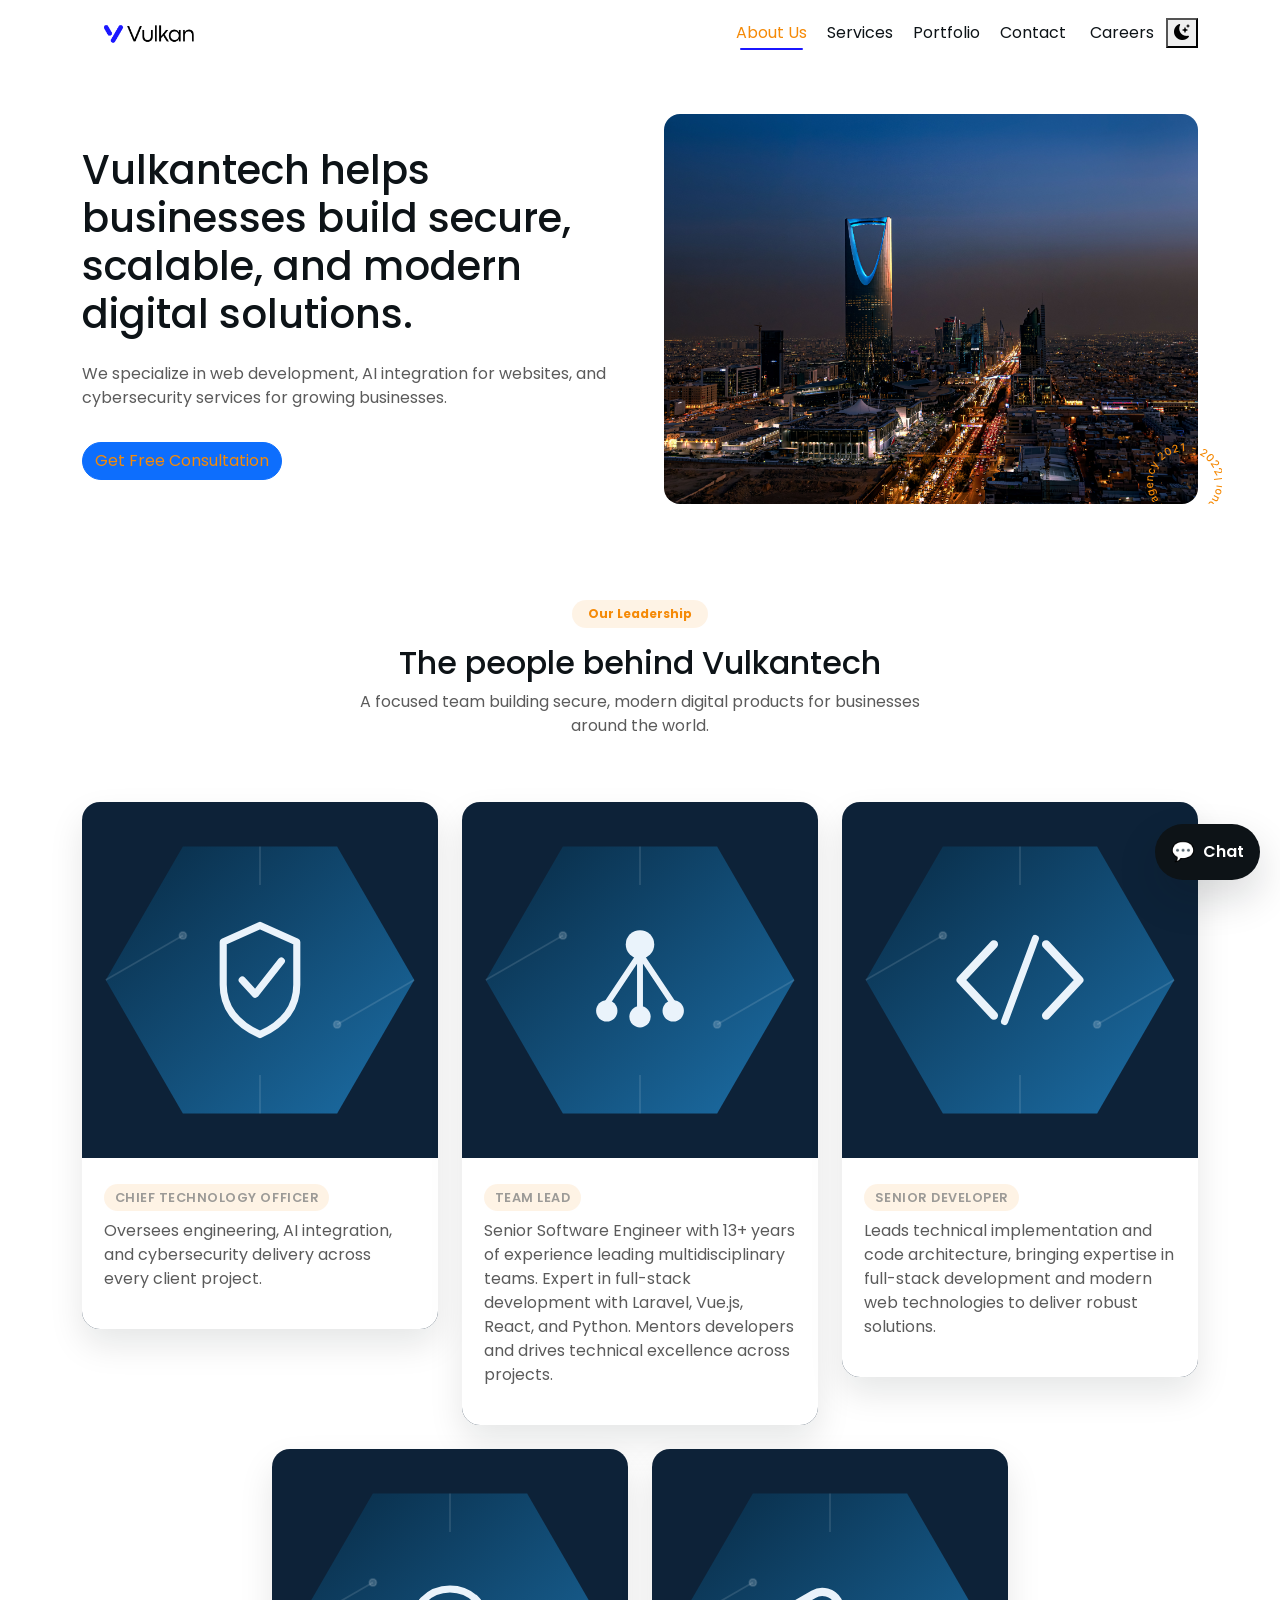
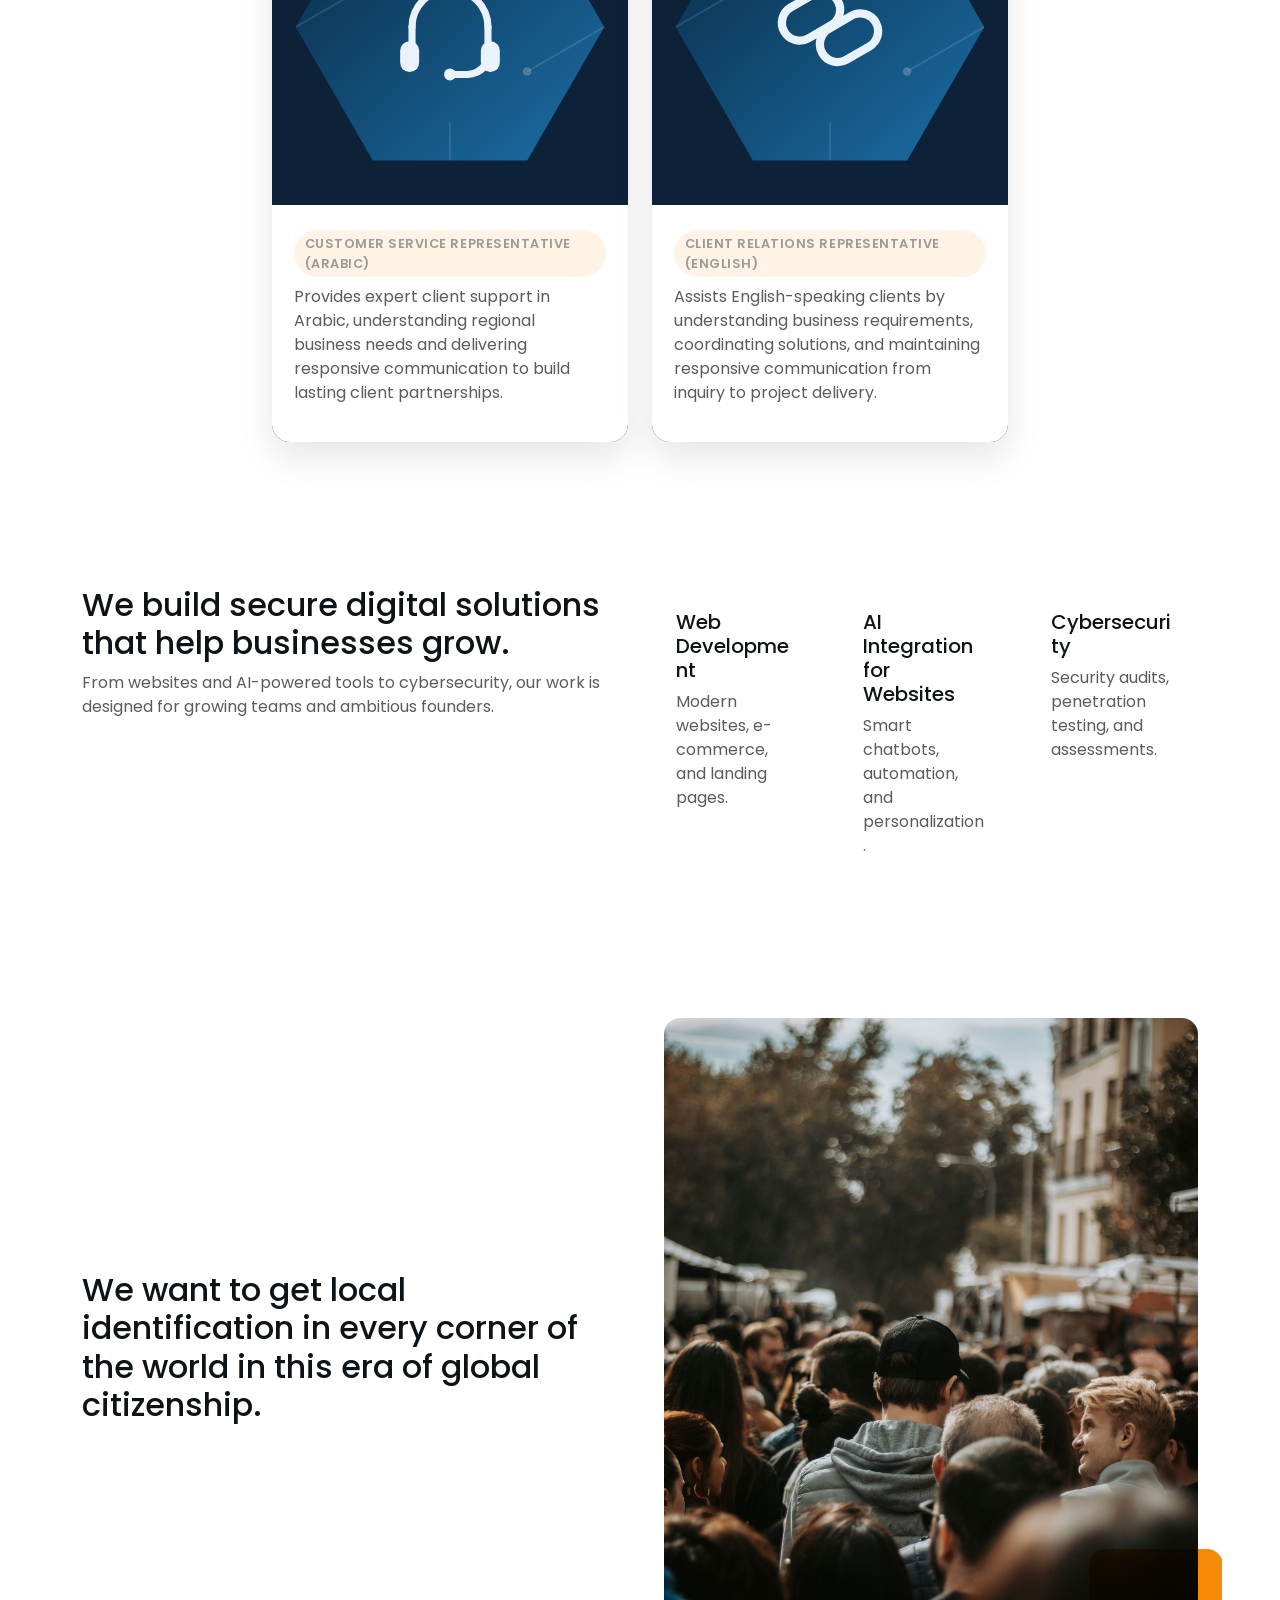
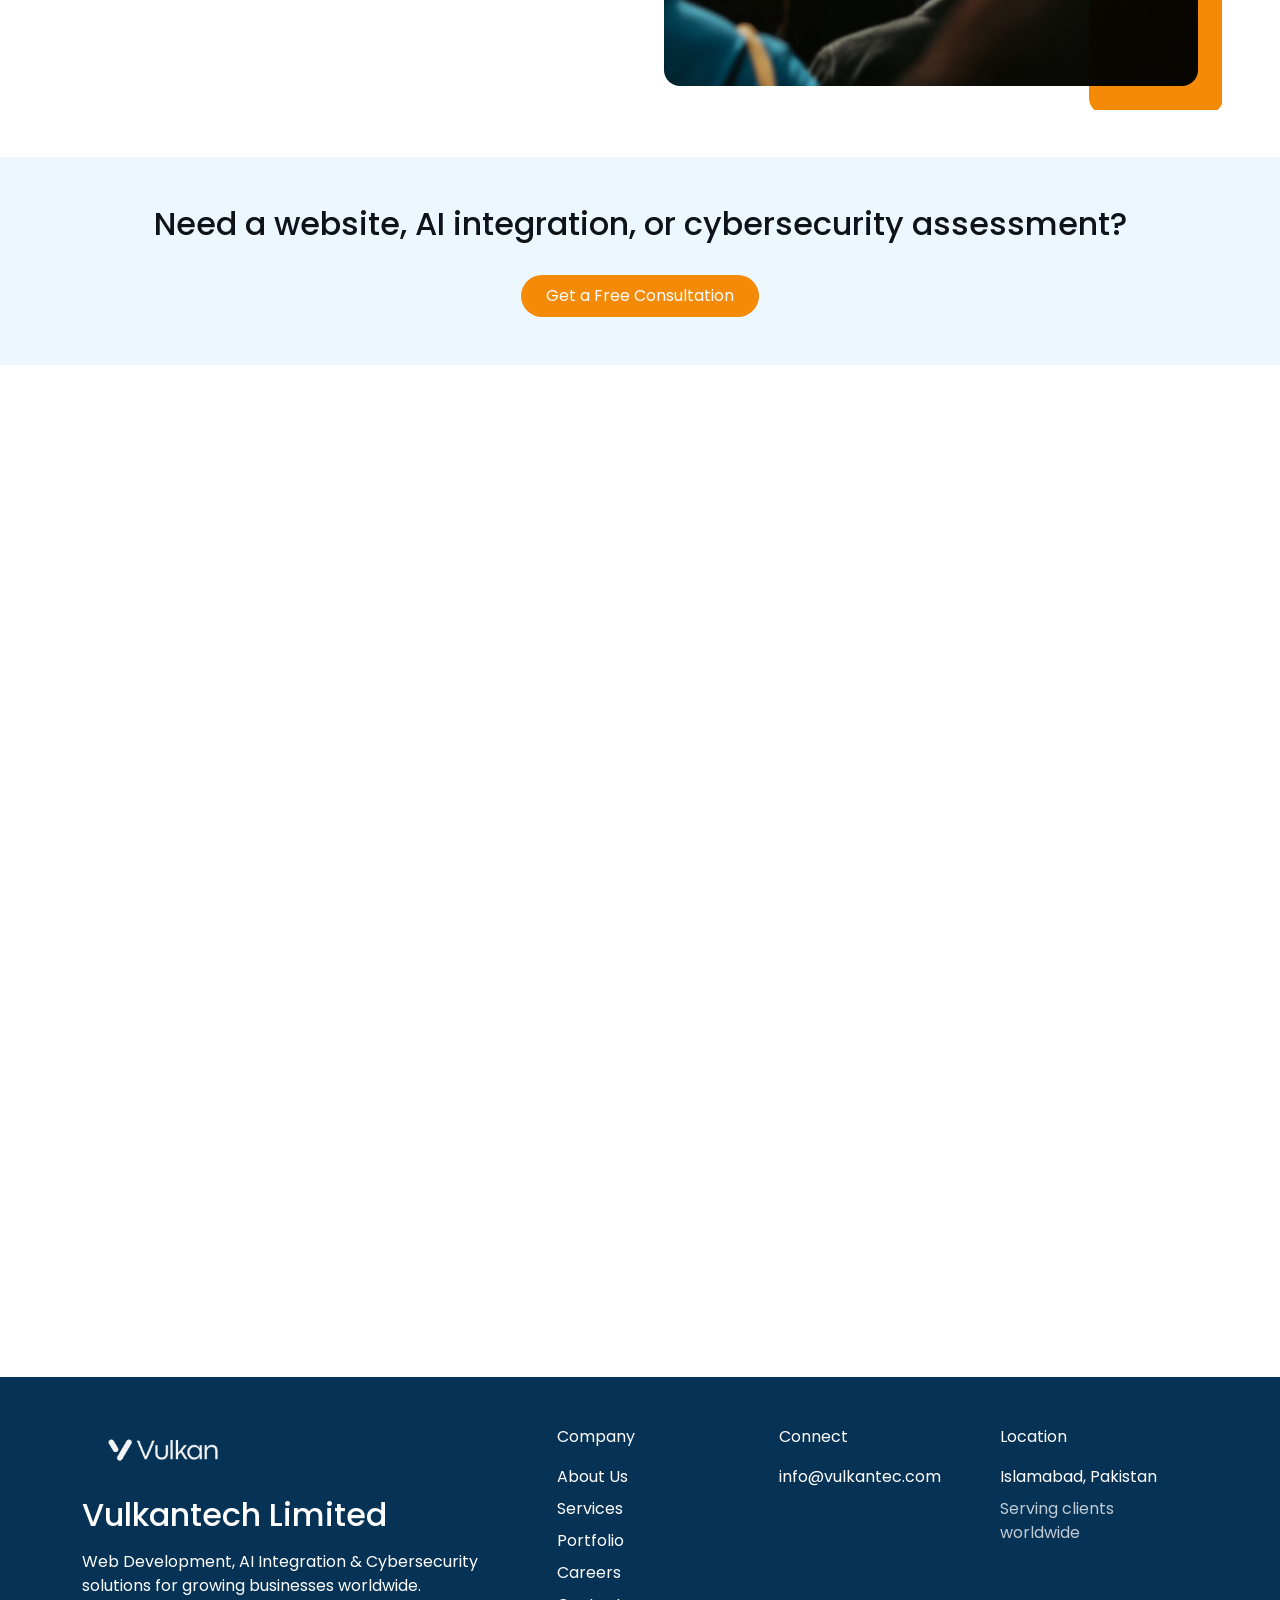
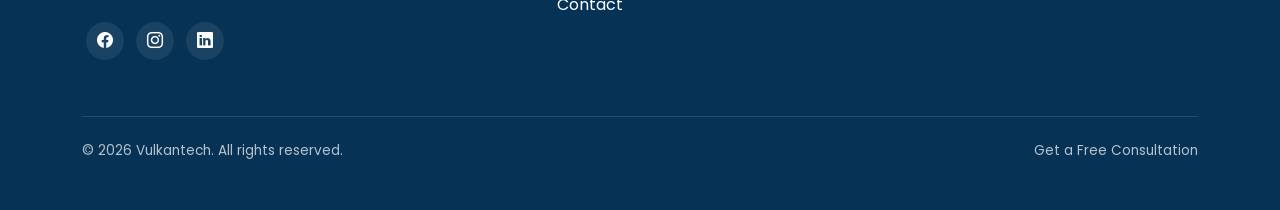
==== commit 2fb01bfe: "dark mode prototype" ====
--- a/aboutUs.html
+++ b/aboutUs.html
@@ -2,6 +2,13 @@
 <html lang="en">
   <head>
     <meta charset="UTF-8" />
+    <script>
+      (function () {
+        var stored = localStorage.getItem("theme");
+        var theme = stored || (window.matchMedia("(prefers-color-scheme: dark)").matches ? "dark" : "light");
+        document.documentElement.setAttribute("data-theme", theme);
+      })();
+    </script>
     <meta http-equiv="X-UA-Compatible" content="IE=edge" />
     <meta name="viewport" content="width=device-width, initial-scale=1.0" />
     <title>About Us | Vulkantech</title>
@@ -104,7 +111,7 @@
               </div>
             </div>
             <div class="col-md-7 col-lg-6 position-relative img-zoom">
-              <div class="img-bar"></div>
+              <!-- <div class="img-bar"></div> -->
               <img
                 src="./images/Circle.svg"
                 alt=""
--- a/app.css
+++ b/app.css
@@ -9,6 +9,43 @@
   --brand-accent: #f58a07;
   --brand-blue-deep: #063255;
   --ease-smooth: cubic-bezier(0.22, 1, 0.36, 1);
+
+  --bg-page: #ffffff;
+  --bg-surface: #ffffff;
+  --bg-surface-alt: #edf7ff;
+  --bg-surface-soft: #dceaf5;
+  --text-heading: #0d1317;
+  --text-body: #5b5b5b;
+  --text-muted: rgba(57, 65, 73, 0.5);
+  --border-soft: rgba(13, 19, 23, 0.08);
+  --navbar-bg: #ffffff;
+  --footer-bg: #063255;
+}
+
+[data-theme="dark"] {
+  --bg-page: #0b1220;
+  --bg-surface: #131b2b;
+  --bg-surface-alt: #0f1a2b;
+  --bg-surface-soft: #101b2c;
+  --text-heading: #f5f7fa;
+  --text-body: #b8c1cc;
+  --text-muted: rgba(184, 193, 204, 0.6);
+  --border-soft: rgba(255, 255, 255, 0.08);
+  --navbar-bg: #0b1220;
+  --footer-bg: #04101d;
+}
+
+body {
+  background: var(--bg-page);
+  transition: background-color 0.3s ease, color 0.3s ease;
+}
+
+#navbar {
+  background: var(--navbar-bg);
+  transition: background-color 0.3s ease;
+}
+#footer {
+  background: var(--footer-bg) !important;
 }
 
 /* Smooth in-page scrolling for anchor links (e.g. "View Services") */
@@ -46,6 +83,15 @@
 }
 footer .brand-logo:hover {
   opacity: 1;
+}
+.brand-logo .logo-dark {
+  display: none;
+}
+[data-theme="dark"] .brand-logo .logo-light {
+  display: none;
+}
+[data-theme="dark"] .brand-logo .logo-dark {
+  display: block;
 }
 .team-post {
   cursor: pointer;
@@ -87,17 +133,17 @@
 .light-bg h4,
 .light-bg h5,
 .light-bg h6 {
-  color: #0d1317;
+  color: var(--text-heading);
 }
 .light-bg p,
 .light-bg li {
-  color: #5b5b5b;
+  color: var(--text-body);
 }
 .light-bg span {
-  color: rgba(57, 65, 73, 0.5);
+  color: var(--text-muted);
 }
 .light-bg {
-  color: #394149;
+  color: var(--text-body);
 }
 .light-bg a {
   color: #f58a07;
@@ -112,13 +158,13 @@
   background: rgba(245, 138, 7, 0.1) !important;
 }
 .bg-bluefaint {
-  background-color: #edf7ff !important;
+  background-color: var(--bg-surface-alt) !important;
 }
 .bg-blue-200 {
   background: rgba(210, 218, 237, 0.17) !important;
 }
 .bg-bluelight {
-  background-color: #dceaf5;
+  background-color: var(--bg-surface-soft);
 }
 .bg-blueDark {
   background: #063255;
@@ -153,7 +199,7 @@
   color: white !important;
 }
 .cl-blue-900 {
-  color: #111827 !important;
+  color: var(--text-heading) !important;
 }
 .cl-primary {
   color: #2563EB !important;
@@ -170,7 +216,7 @@
   left: 2;
   top: 0;
   bottom: 0;
-  background: #f58a07;
+  background: #1b17ff;
   mix-blend-mode: multiply;
   width: 20%;
   z-index: 2;
@@ -279,7 +325,7 @@
   text-decoration: none !important;
 }
 form label {
-  color: #9c9c9c;
+  color: var(--text-muted);
 }
 
 .chat-widget {
@@ -314,7 +360,7 @@
 .chat-widget-panel {
   width: 320px;
   max-width: calc(100vw - 32px);
-  background: #ffffff;
+  background: var(--bg-surface);
   border-radius: 22px;
   box-shadow: 0 24px 80px rgba(13, 19, 23, 0.18);
   overflow: hidden;
@@ -357,7 +403,7 @@
   padding: 1rem;
   max-height: 320px;
   overflow-y: auto;
-  background: #f7fbff;
+  background: var(--bg-surface-alt);
 }
 
 .chat-message {
@@ -370,8 +416,8 @@
 
 .chat-message.bot {
   align-self: flex-start;
-  background: #ffffff;
-  color: #111827;
+  background: var(--bg-surface);
+  color: var(--text-heading);
   box-shadow: 0 6px 18px rgba(16, 24, 40, 0.06);
 }
 
@@ -386,18 +432,19 @@
   display: flex;
   gap: 0.75rem;
   padding: 1rem;
-  background: #ffffff;
-  border-top: 1px solid #e6eaf3;
+  background: var(--bg-surface);
+  border-top: 1px solid var(--border-soft);
 }
 
 .chat-widget-form input {
   flex: 1;
   min-width: 0;
   padding: 0.85rem 1rem;
-  border: 1px solid #d1dae8;
+  border: 1px solid var(--border-soft);
   border-radius: 14px;
   font-size: 0.95rem;
-  color: #111827;
+  background: var(--bg-surface);
+  color: var(--text-heading);
 }
 
 .chat-widget-form input:focus {
@@ -523,6 +570,7 @@
 }
 
 .card {
+  background: var(--bg-surface);
   transition: transform 0.35s var(--ease-smooth), box-shadow 0.35s var(--ease-smooth);
 }
 a .card:hover,
@@ -567,7 +615,7 @@
   right: 0.75rem;
   bottom: 0.15rem;
   height: 2px;
-  background: var(--brand-accent);
+  background: #1b17ff;
   border-radius: 2px;
   transform: scaleX(0);
   transform-origin: left;
@@ -626,12 +674,12 @@
    Testimonials section
 =================================================================== */
 .testimonial-card {
-  background: #ffffff;
+  background: var(--bg-surface);
   border-radius: 18px;
   padding: 2rem;
   height: 100%;
   box-shadow: 0 12px 30px rgba(13, 19, 23, 0.06);
-  border: 1px solid rgba(13, 19, 23, 0.05);
+  border: 1px solid var(--border-soft);
   transition: transform 0.35s var(--ease-smooth), box-shadow 0.35s var(--ease-smooth);
 }
 .testimonial-card:hover {
@@ -644,7 +692,7 @@
   letter-spacing: 2px;
 }
 .testimonial-quote {
-  color: #394149;
+  color: var(--text-body);
   font-size: 1.02rem;
   line-height: 1.7;
   margin: 1rem 0 1.5rem;
@@ -675,12 +723,12 @@
 }
 .testimonial-author-name {
   font-weight: 600;
-  color: #111827;
+  color: var(--text-heading);
   margin: 0;
 }
 .testimonial-author-role {
   font-size: 0.85rem;
-  color: #5b5b5b;
+  color: var(--text-body);
   margin: 0;
 }
 .testimonial-quote-icon {
@@ -717,12 +765,12 @@
 }
 .leader-card-body {
   padding: 1.25rem 1.4rem 1.5rem;
-  background: #ffffff;
+  background: var(--bg-surface);
 }
 .leader-name {
   font-weight: 700;
   font-size: 1.05rem;
-  color: #111827;
+  color: var(--text-heading);
   margin: 0;
 }
 .leader-role {
@@ -749,8 +797,8 @@
   width: 32px;
   height: 32px;
   border-radius: 50%;
-  background: #f1f5f9;
-  color: #111827;
+  background: var(--bg-surface-alt);
+  color: var(--text-heading);
   transition: background-color 0.25s ease, color 0.25s ease, transform 0.25s ease;
 }
 .leader-socials a:hover {
@@ -843,9 +891,9 @@
   padding: 0 1rem 1rem;
 }
 .chat-quick-reply {
-  border: 1px solid #d1dae8;
-  background: #ffffff;
-  color: #111827;
+  border: 1px solid var(--border-soft);
+  background: var(--bg-surface);
+  color: var(--text-heading);
   font-size: 0.82rem;
   padding: 0.45rem 0.85rem;
   border-radius: 999px;
@@ -905,10 +953,29 @@
 
 /* Form polish */
 .form-control {
-  transition: box-shadow 0.25s ease, border-color 0.25s ease;
+  background: var(--bg-surface);
+  color: var(--text-heading);
+  border-color: var(--border-soft);
+  transition: box-shadow 0.25s ease, border-color 0.25s ease, background-color 0.3s ease, color 0.3s ease;
+}
+.form-control::placeholder {
+  color: var(--text-muted);
 }
 .form-control:focus {
   box-shadow: 0 0 0 3px rgba(245, 138, 7, 0.15);
+}
+[data-theme="dark"] .navbar-toggler-icon {
+  filter: invert(1);
+}
+#navbar .navbar-nav .nav-link {
+  color: var(--text-heading);
+}
+#navbar .navbar-nav .nav-link:hover,
+#navbar .navbar-nav .nav-link.active {
+  color: var(--brand-accent);
+}
+[data-theme="dark"] .navbar-toggler {
+  border-color: rgba(255, 255, 255, 0.3);
 }
 .form-success {
   display: none;
@@ -923,4 +990,4 @@
 }
 .form-success.show {
   display: flex;
-}
+}
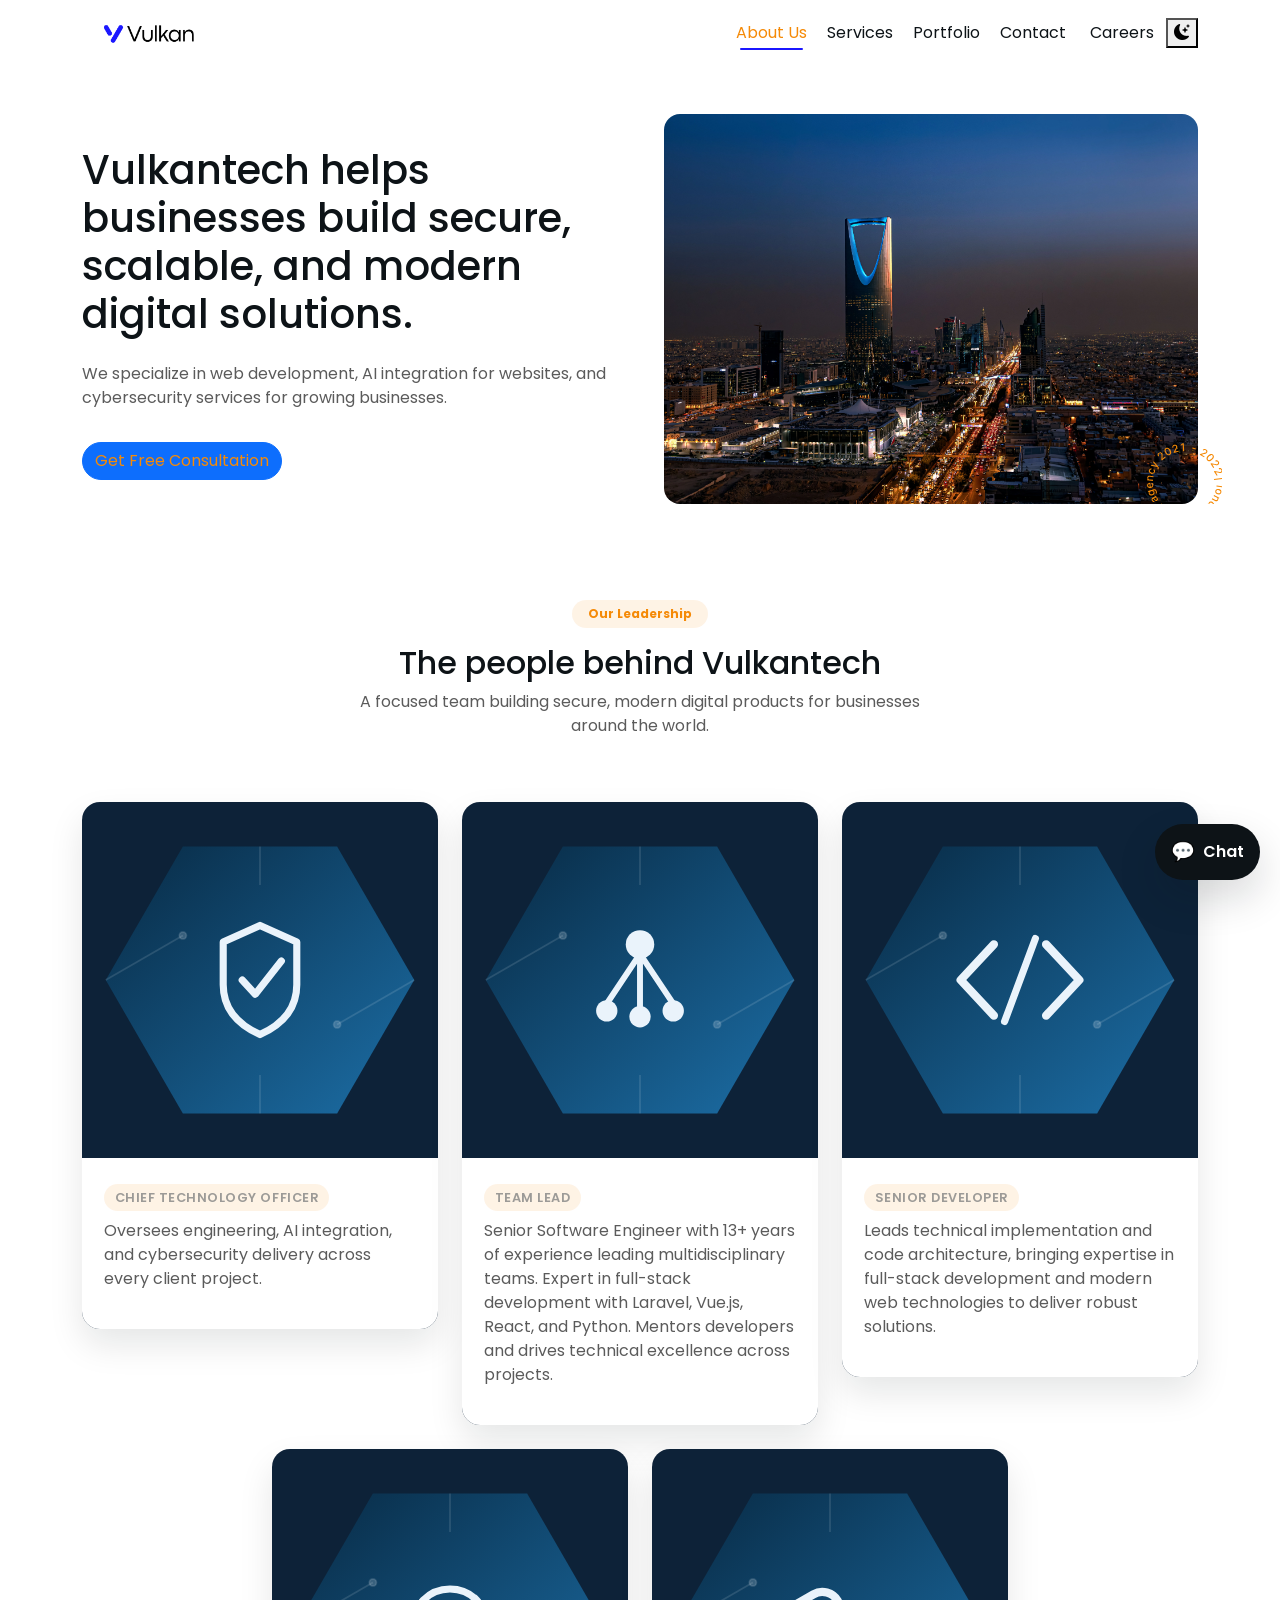
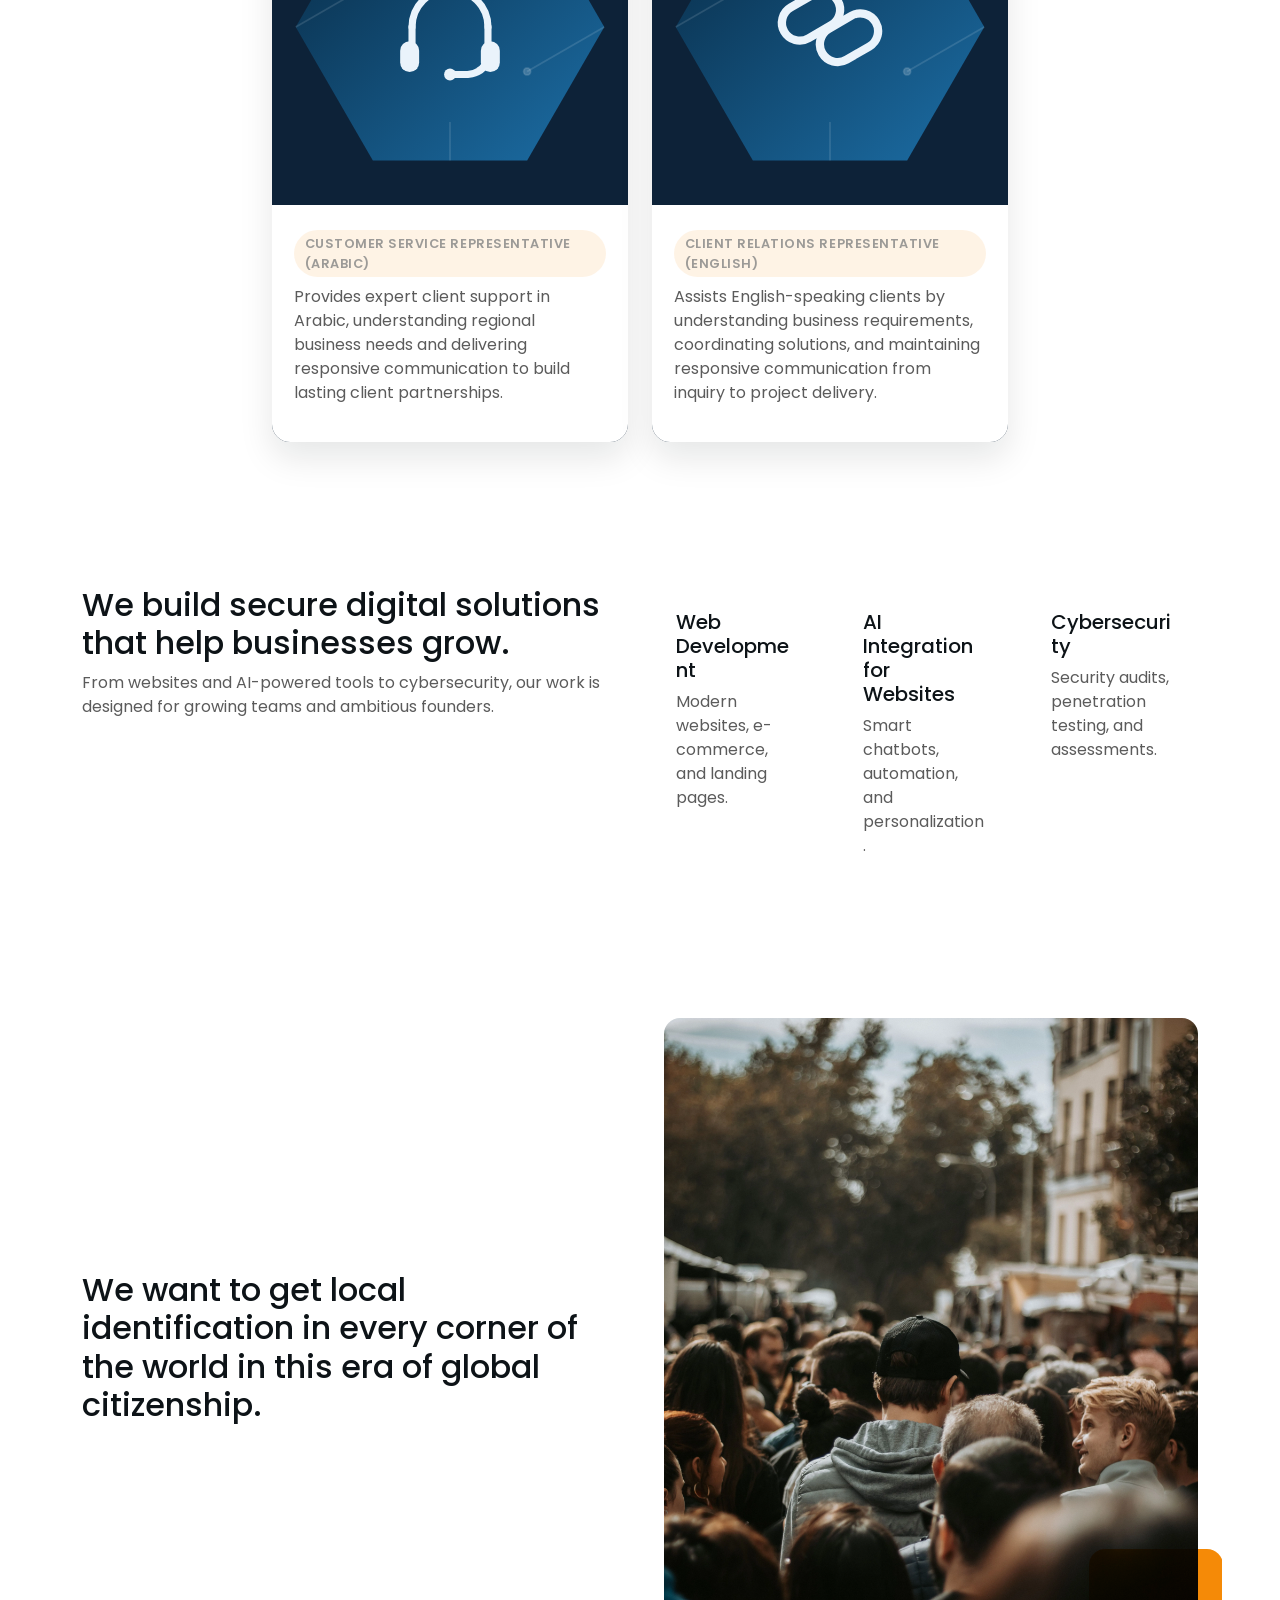
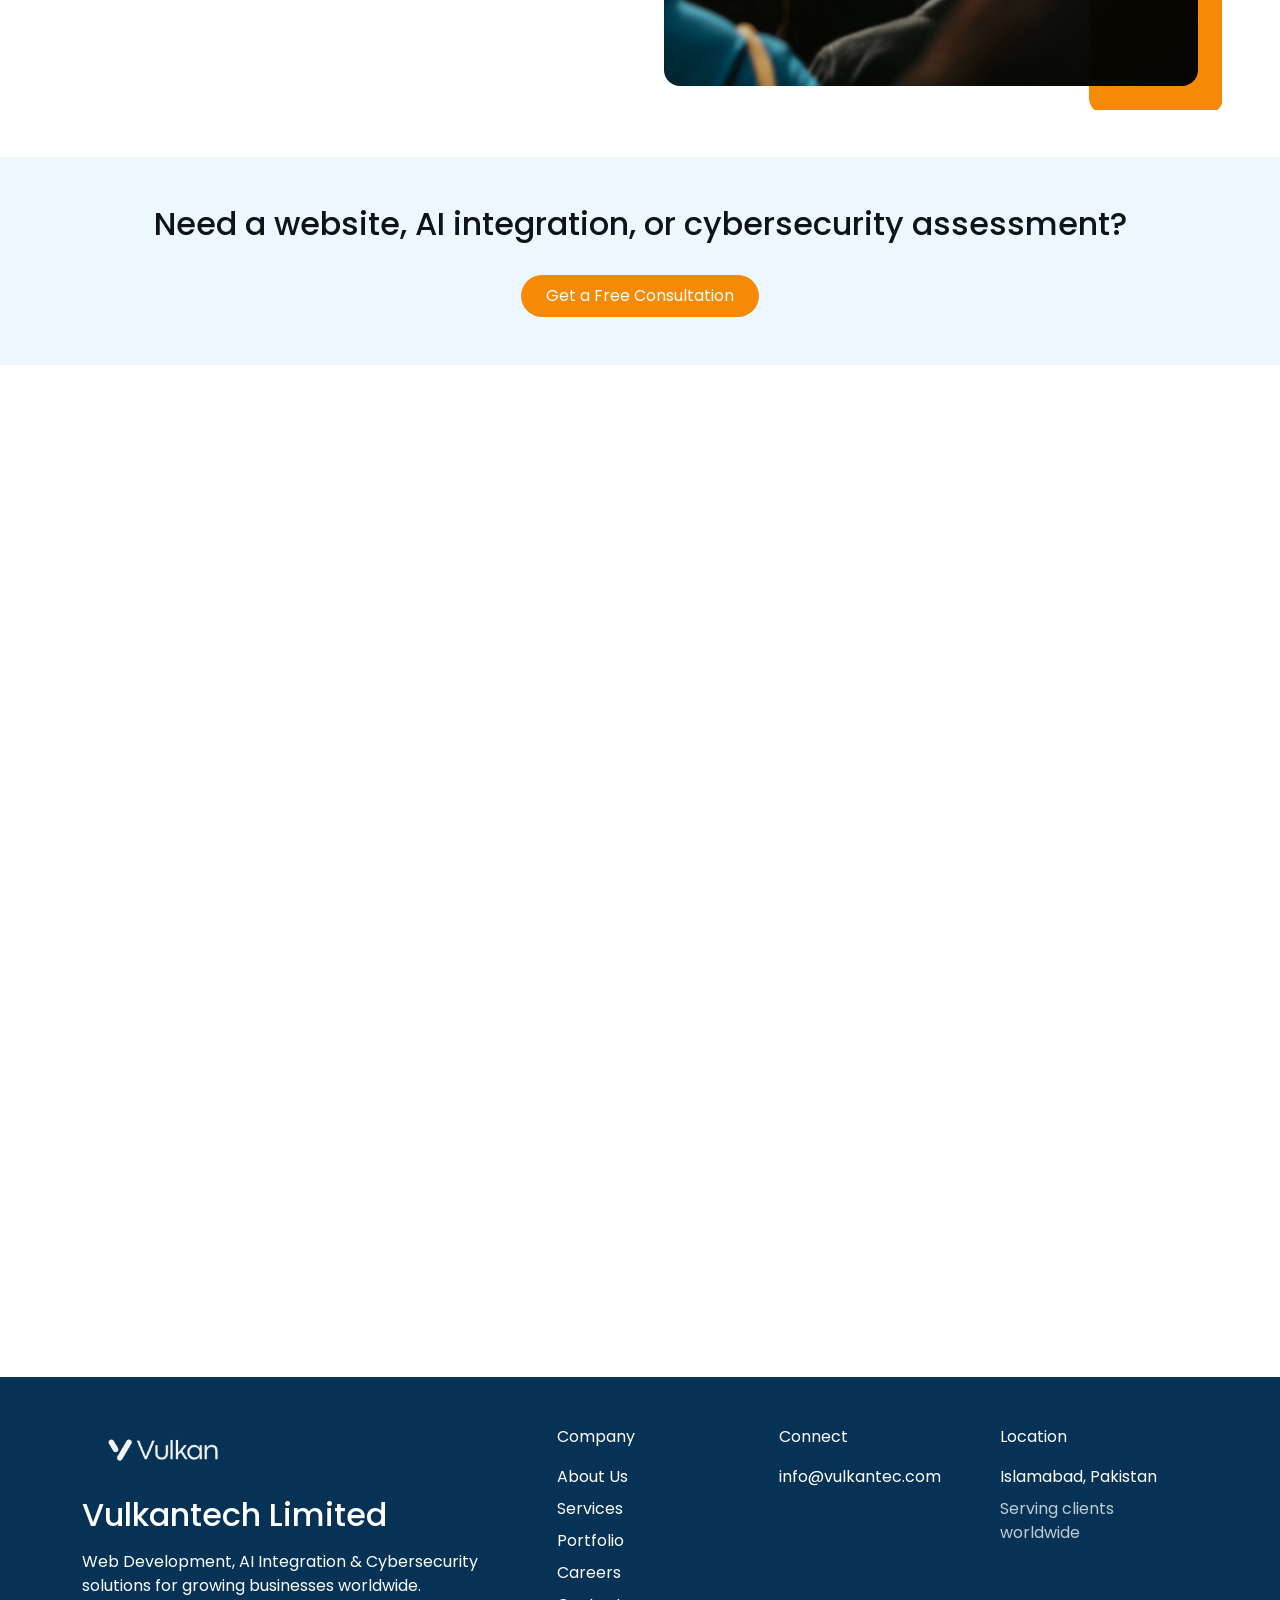
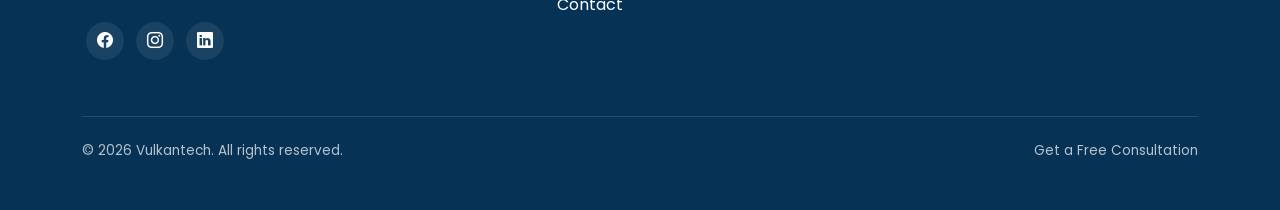
==== commit a4948f3d: "image optimization 1" ====
--- a/aboutUs.html
+++ b/aboutUs.html
@@ -120,7 +120,7 @@
               />
               <img
                 class="img-fit-cover b-6"
-                src="./images/hederImg-AbtUs.png"
+                src="./images/hederImg-AbtUs.webp"
                 alt="Vulkantech team discussing a project plan"
                 width="616"
                 height="650"
@@ -305,7 +305,7 @@
                 <div class="overlay-img--cubeLg position-absolute b-6"></div>
                 <img
                   class="img-fit-cover b-6"
-                  src="./images/AboutUs-AbtSec.png"
+                  src="./images/AboutUs-AbtSec.webp"
                   alt="Map graphic representing Vulkantech' global client base"
                   loading="lazy"
                 />
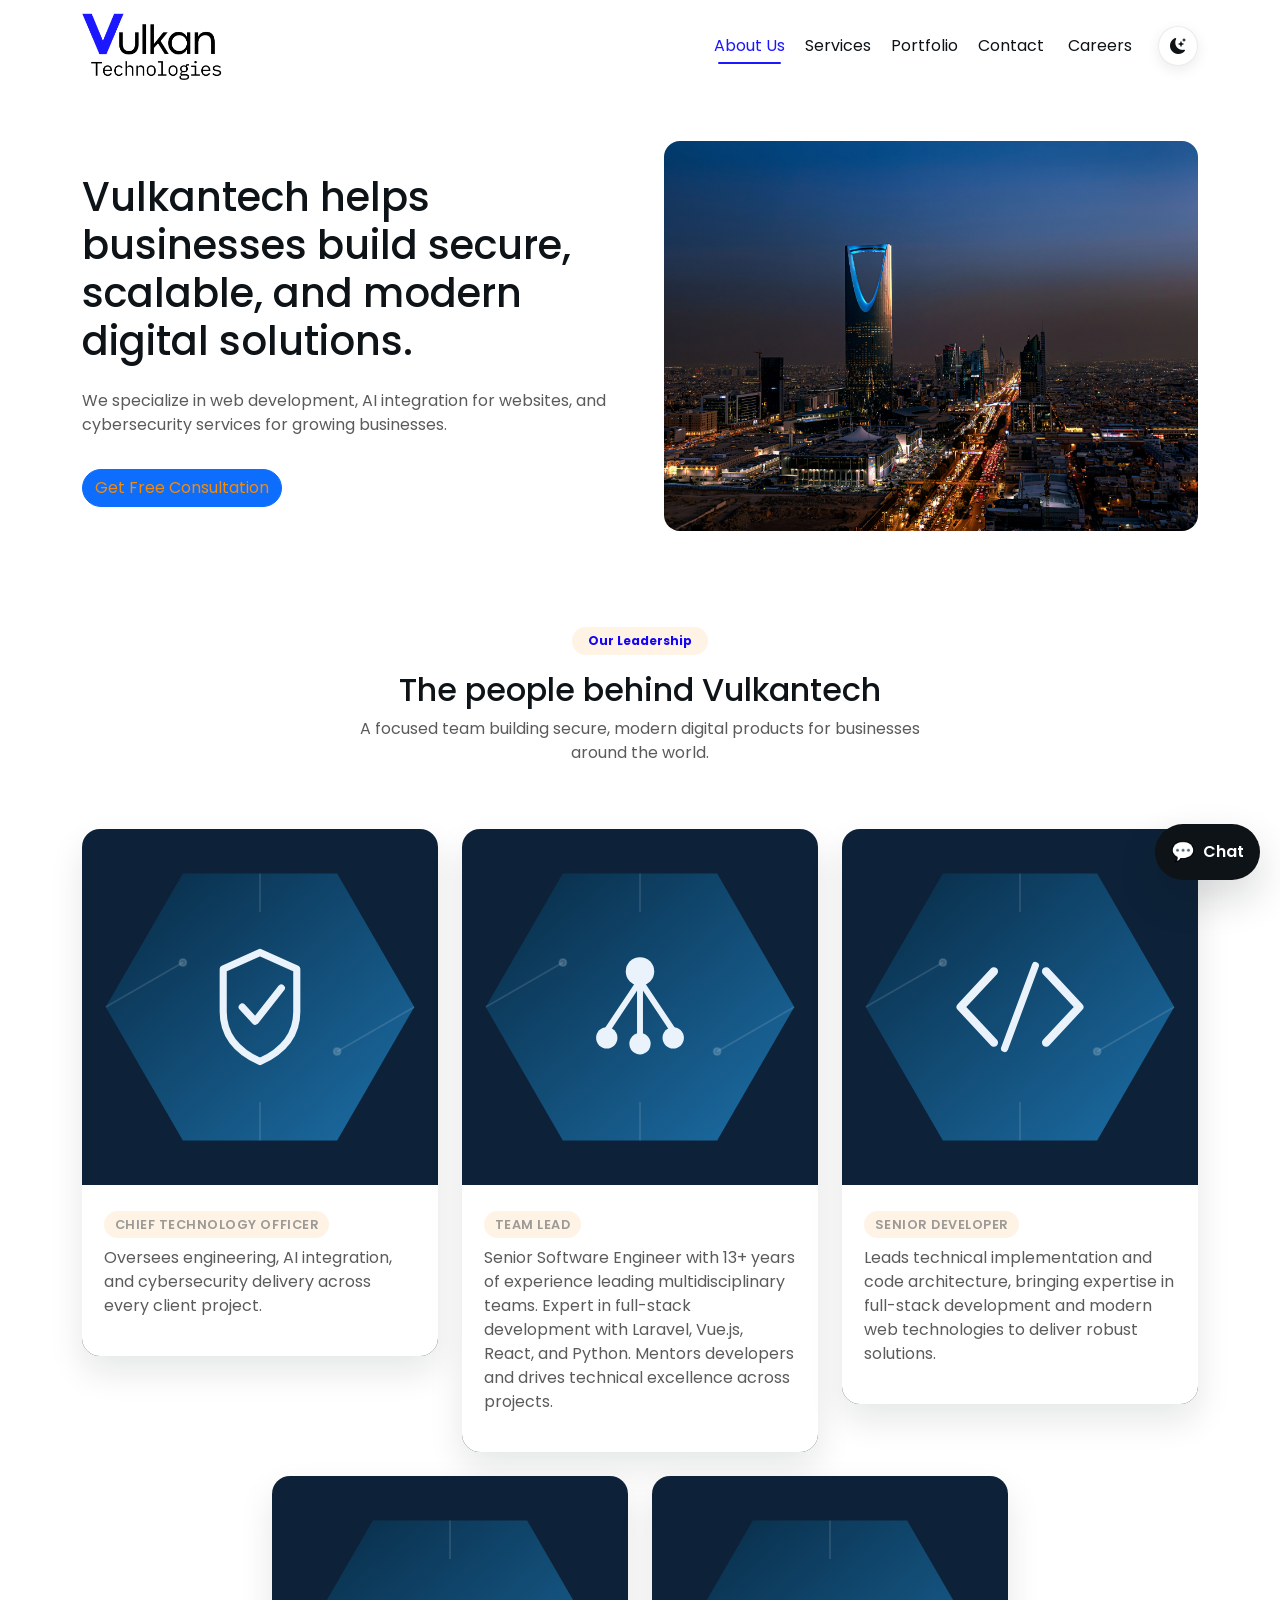
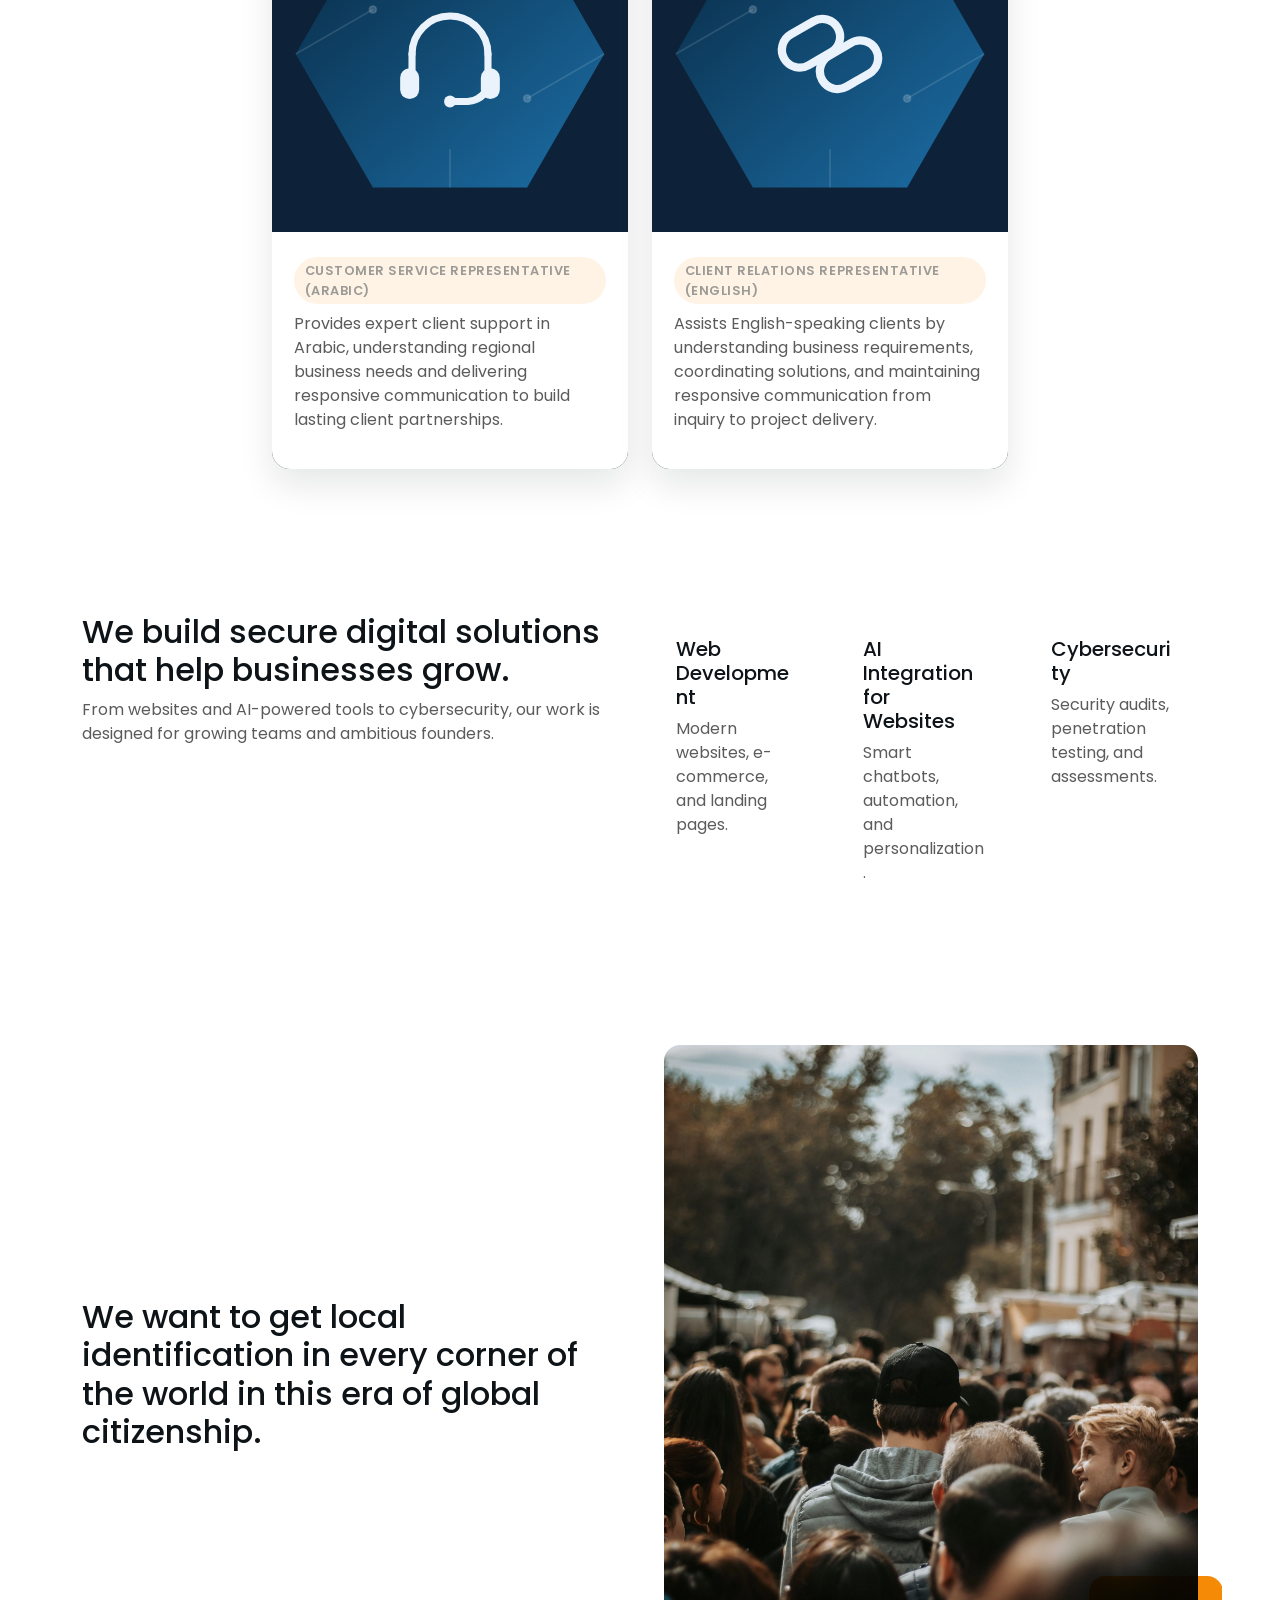
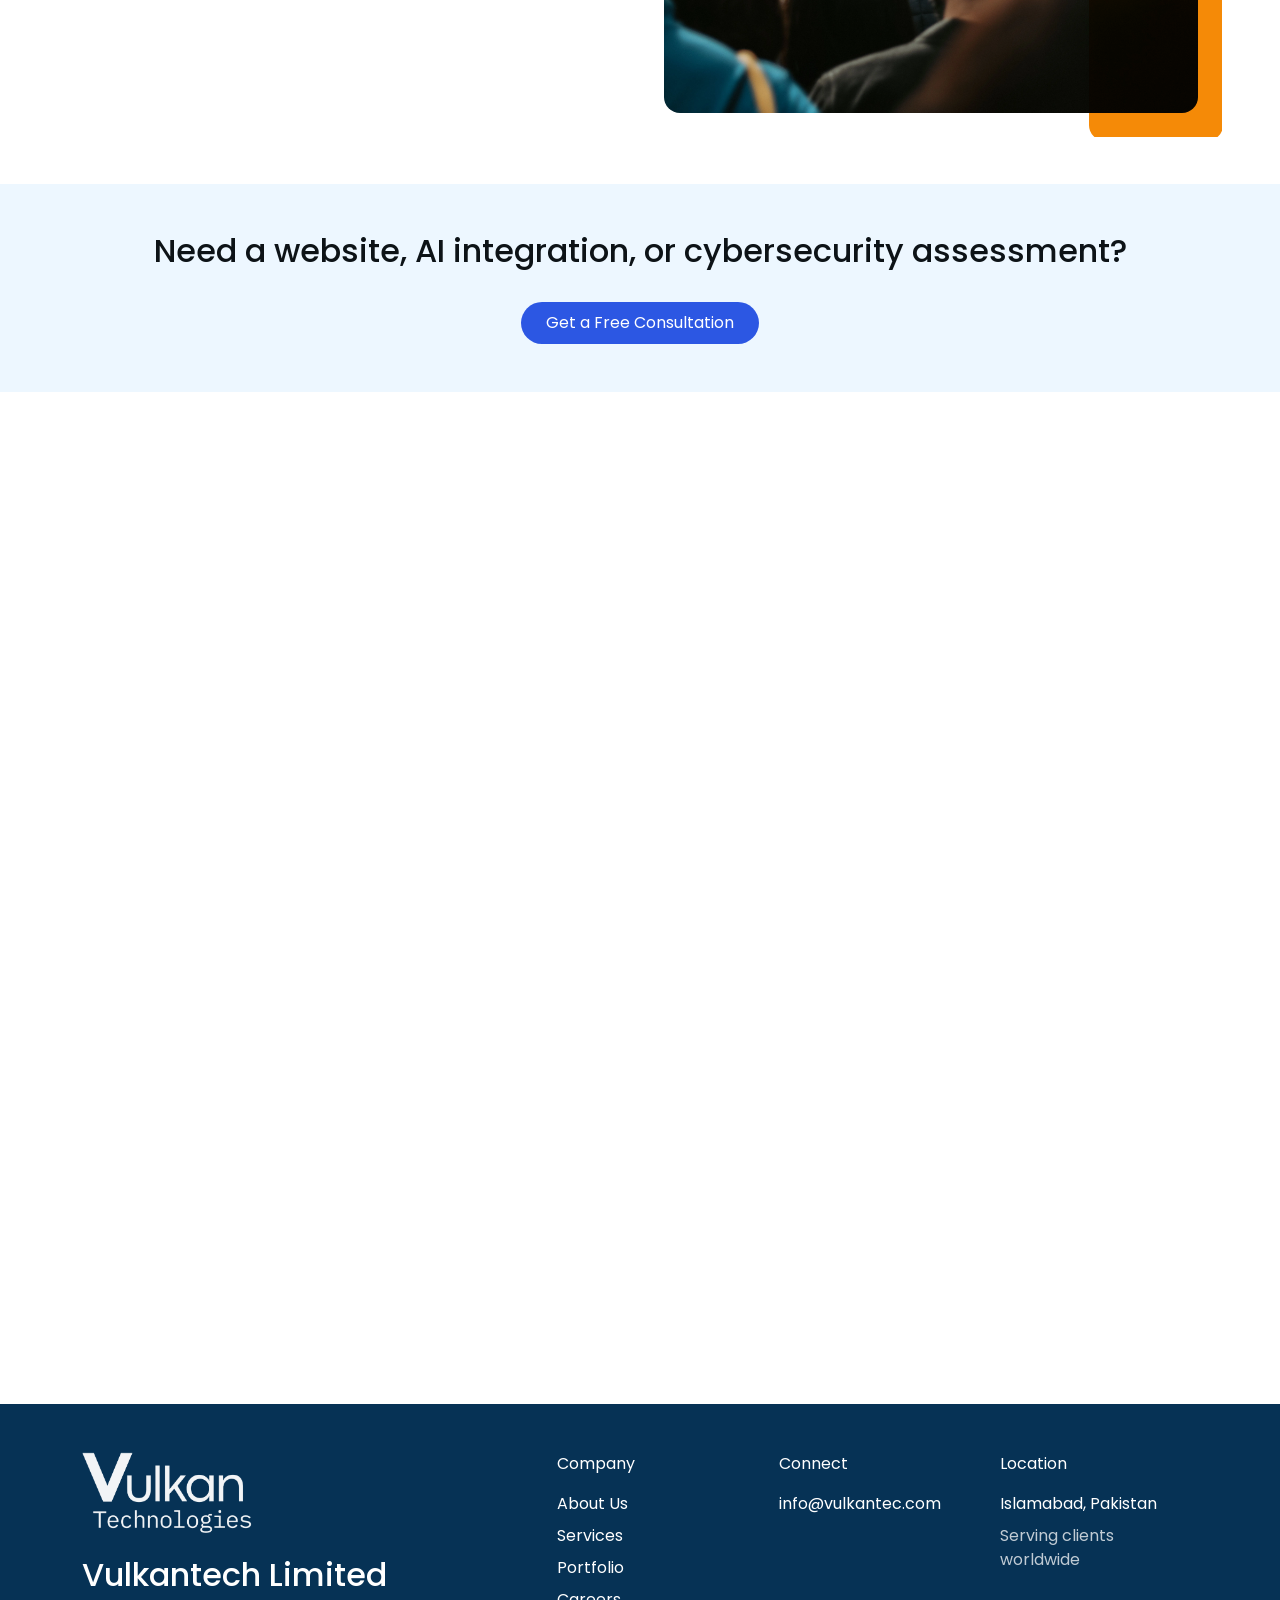
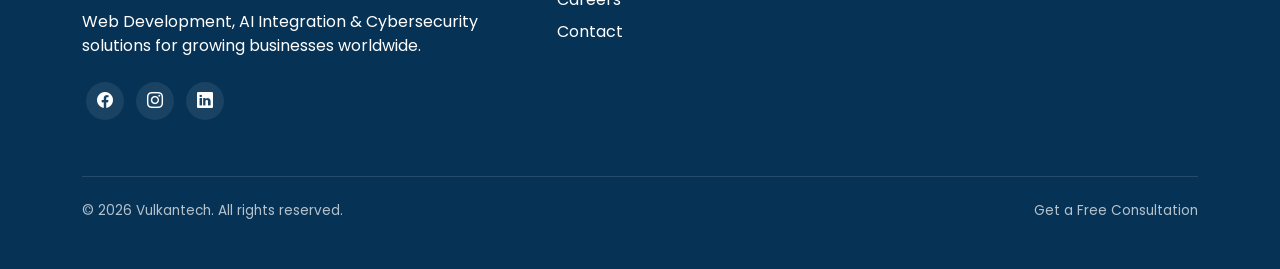
==== commit f7ab99fd: "darkmode fixes and additions" ====
--- a/aboutUs.html
+++ b/aboutUs.html
@@ -59,7 +59,7 @@
     />
     <link
       rel="stylesheet"
-      href="https://cdn.jsdelivr.net/npm/bootstrap-icons@1.8.1/font/bootstrap-icons.css"
+      href="https://cdn.jsdelivr.net/npm/bootstrap-icons@1.11.3/font/bootstrap-icons.css"
     />
     <script src="./components/Navbar.js" defer></script>
 
--- a/app.css
+++ b/app.css
@@ -20,11 +20,17 @@
   --border-soft: rgba(13, 19, 23, 0.08);
   --navbar-bg: #ffffff;
   --footer-bg: #063255;
+  --hover-accent: #1b17ff;
+  --hover-accent-rgb: 27, 23, 255;
+  --industry-card-bg: #ffffff;
+  --industry-card-border: rgba(13, 19, 23, 0.08);
+  --industry-icon-bg: #edf7ff;
+  --industry-icon-color: #f58a07;
 }
 
 [data-theme="dark"] {
   --bg-page: #0b1220;
-  --bg-surface: #131b2b;
+  --bg-surface: #354668;
   --bg-surface-alt: #0f1a2b;
   --bg-surface-soft: #101b2c;
   --text-heading: #f5f7fa;
@@ -33,13 +39,63 @@
   --border-soft: rgba(255, 255, 255, 0.08);
   --navbar-bg: #0b1220;
   --footer-bg: #04101d;
+  --hover-accent: #5ce1e6;
+  --hover-accent-rgb: 92, 225, 230;
+  --industry-card-bg: #131b2b;
+  --industry-card-border: rgba(255, 255, 255, 0.08);
+  --industry-icon-bg: #1c2a40;
+  --industry-icon-color: #5ce1e6;
 }
 
 body {
-  background: var(--bg-page);
+  background: var(--bg-page) !important;
   transition: background-color 0.3s ease, color 0.3s ease;
 }
 
+#navbar .navbar-collapse {
+  align-items: center;
+}
+.theme-toggle-btn {
+  flex-shrink: 0;
+  margin-left: 0.9rem;
+  width: 40px;
+  height: 40px;
+  border-radius: 50%;
+  border: 1px solid var(--border-soft);
+  background: var(--bg-surface);
+  color: var(--text-heading);
+  display: inline-flex;
+  align-items: center;
+  justify-content: center;
+  font-size: 1rem;
+  line-height: 1;
+  padding: 0;
+  cursor: pointer;
+  box-shadow: 0 4px 14px rgba(13, 19, 23, 0.08);
+  transition: transform 0.3s var(--ease-smooth), background-color 0.3s ease,
+    color 0.3s ease, box-shadow 0.3s ease, border-color 0.3s ease;
+}
+.theme-toggle-btn i {
+  font-size: 1rem;
+  line-height: 1;
+}
+.theme-toggle-btn:hover,
+.theme-toggle-btn:focus-visible {
+  transform: translateY(-2px) scale(1.05);
+  background: var(--hover-accent);
+  border-color: var(--hover-accent);
+  color: #ffffff;
+  box-shadow: 0 8px 20px rgba(var(--hover-accent-rgb), 0.3);
+}
+.theme-toggle-btn:active {
+  transform: translateY(0) scale(0.96);
+}
+@media (max-width: 767px) {
+  .theme-toggle-btn {
+    margin: 0.75rem 0 0;
+    align-self: flex-start;
+  }
+}
 #navbar {
   background: var(--navbar-bg);
   transition: background-color 0.3s ease;
@@ -150,11 +206,11 @@
 }
 /* background Colors */
 .bg-brand-primay {
-  background: #f58a07 !important;
-  color: white !important;
+  background: #2c57e3 !important;
+  color: rgb(0, 0, 0) !important;
 }
 .bg-brand-primayfaint {
-  color: #f58a07 !important;
+  color: #1404f8 !important;
   background: rgba(245, 138, 7, 0.1) !important;
 }
 .bg-bluefaint {
@@ -172,11 +228,11 @@
 /* btn, a */
 a.bg-brand-primayfaint:hover {
   color: white !important;
-  background-color: #f58a07 !important;
+  background-color: var(--hover-accent) !important;
 }
 button.bg-brand-primay:hover,
 a.bg-brand-primay:hover {
-  background: #f89d2d !important;
+  background: var(--hover-accent) !important;
 }
 a.cl-blue-900:hover {
   color: #325771 !important;
@@ -570,7 +626,7 @@
 }
 
 .card {
-  background: var(--bg-surface);
+  background: var(--bg-surface) !important;
   transition: transform 0.35s var(--ease-smooth), box-shadow 0.35s var(--ease-smooth);
 }
 a .card:hover,
@@ -615,11 +671,11 @@
   right: 0.75rem;
   bottom: 0.15rem;
   height: 2px;
-  background: #1b17ff;
+  background: var(--hover-accent);
   border-radius: 2px;
   transform: scaleX(0);
   transform-origin: left;
-  transition: transform 0.3s var(--ease-smooth);
+  transition: transform 0.3s var(--ease-smooth), background-color 0.3s ease;
 }
 .navbar-nav .nav-link:hover::after,
 .navbar-nav .nav-link.active::after {
@@ -666,13 +722,59 @@
 }
 .brand-socials a:hover,
 .brand-socials a:focus-visible {
-  background: var(--brand-accent);
+  background: var(--hover-accent);
   transform: translateY(-3px) scale(1.05);
 }
 
 /* ===================================================================
-   Testimonials section
+   Industry cards
 =================================================================== */
+.industry-card {
+  position: relative;
+  background: var(--industry-card-bg);
+  border: 1px solid var(--industry-card-border);
+  overflow: hidden;
+}
+.industry-card::before {
+  content: "";
+  position: absolute;
+  top: 0;
+  left: 0;
+  right: 0;
+  height: 3px;
+  background: var(--hover-accent);
+  transform: scaleX(0);
+  transform-origin: left;
+  transition: transform 0.35s var(--ease-smooth);
+}
+.industry-card:hover::before {
+  transform: scaleX(1);
+}
+.industry-icon {
+  width: 52px;
+  height: 52px;
+  margin: 0 auto 0.9rem;
+  border-radius: 50%;
+  display: flex;
+  align-items: center;
+  justify-content: center;
+  background: var(--industry-icon-bg);
+  color: var(--industry-icon-color);
+  font-size: 1.4rem;
+  transition: background-color 0.3s ease, transform 0.3s var(--ease-smooth);
+}
+.industry-card:hover .industry-icon {
+  background: var(--hover-accent);
+  color: #ffffff;
+  transform: scale(1.08);
+}
+.industry-card p {
+  margin: 0;
+  font-weight: 600;
+  color: var(--text-heading);
+}
+
+
 .testimonial-card {
   background: var(--bg-surface);
   border-radius: 18px;
@@ -802,7 +904,7 @@
   transition: background-color 0.25s ease, color 0.25s ease, transform 0.25s ease;
 }
 .leader-socials a:hover {
-  background: var(--brand-accent);
+  background: var(--hover-accent);
   color: #ffffff;
   transform: translateY(-2px);
 }
@@ -902,8 +1004,8 @@
 }
 .chat-quick-reply:hover,
 .chat-quick-reply:focus-visible {
-  background: var(--brand-accent);
-  border-color: var(--brand-accent);
+  background: var(--hover-accent);
+  border-color: var(--hover-accent);
   color: #ffffff;
   transform: translateY(-2px);
 }
@@ -972,7 +1074,7 @@
 }
 #navbar .navbar-nav .nav-link:hover,
 #navbar .navbar-nav .nav-link.active {
-  color: var(--brand-accent);
+  color: var(--hover-accent);
 }
 [data-theme="dark"] .navbar-toggler {
   border-color: rgba(255, 255, 255, 0.3);
